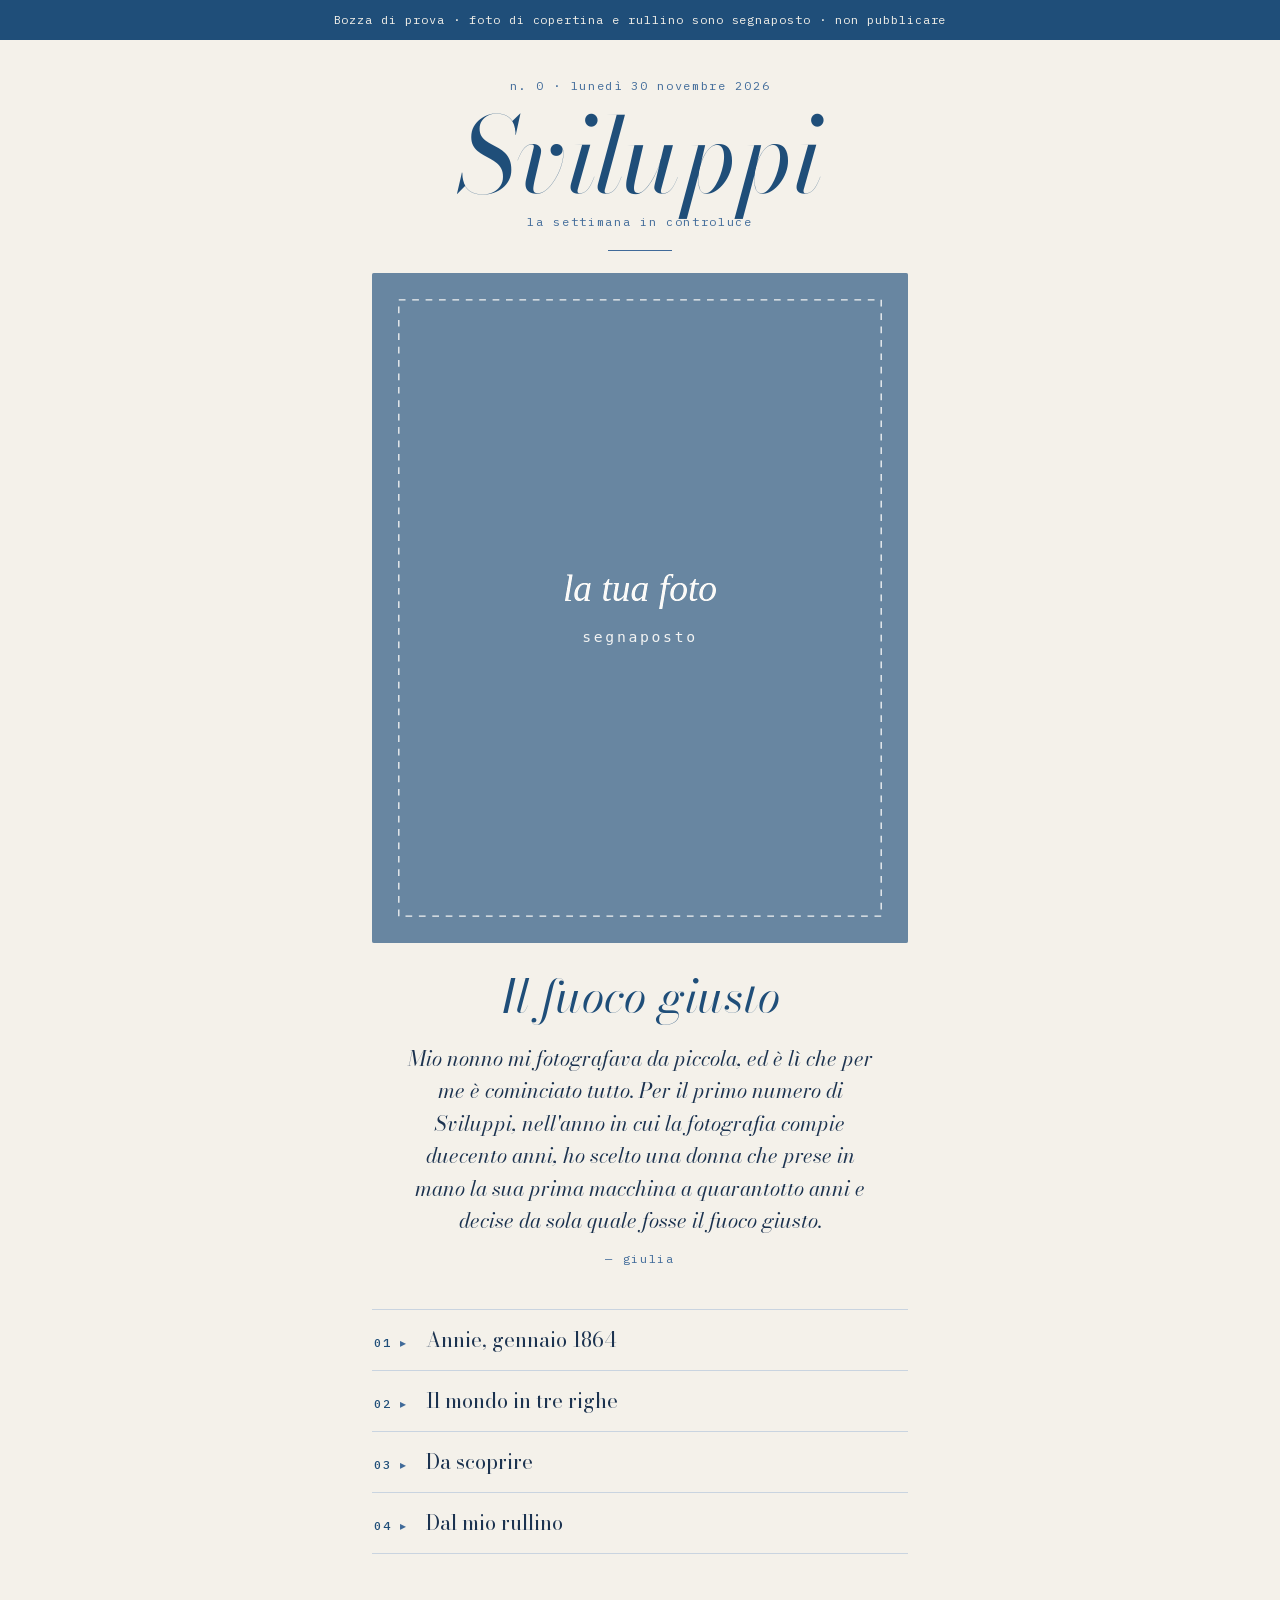
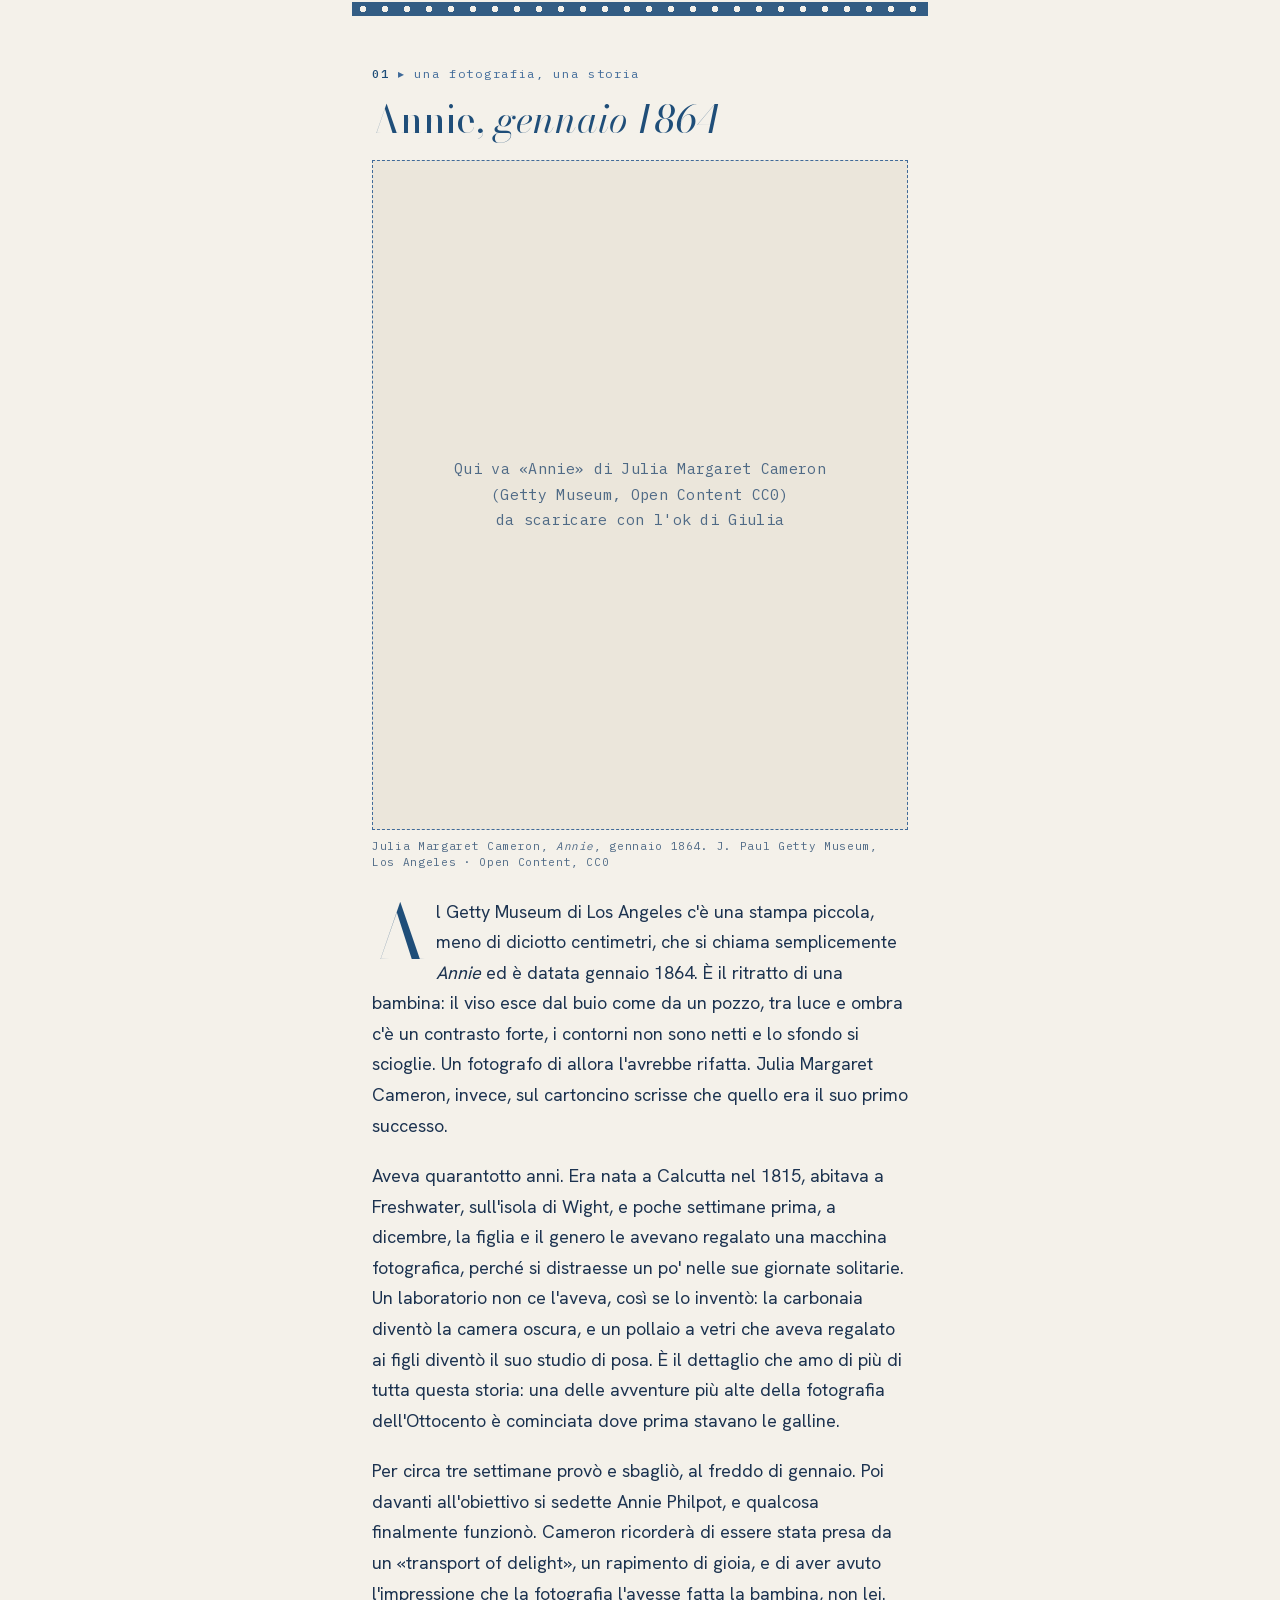
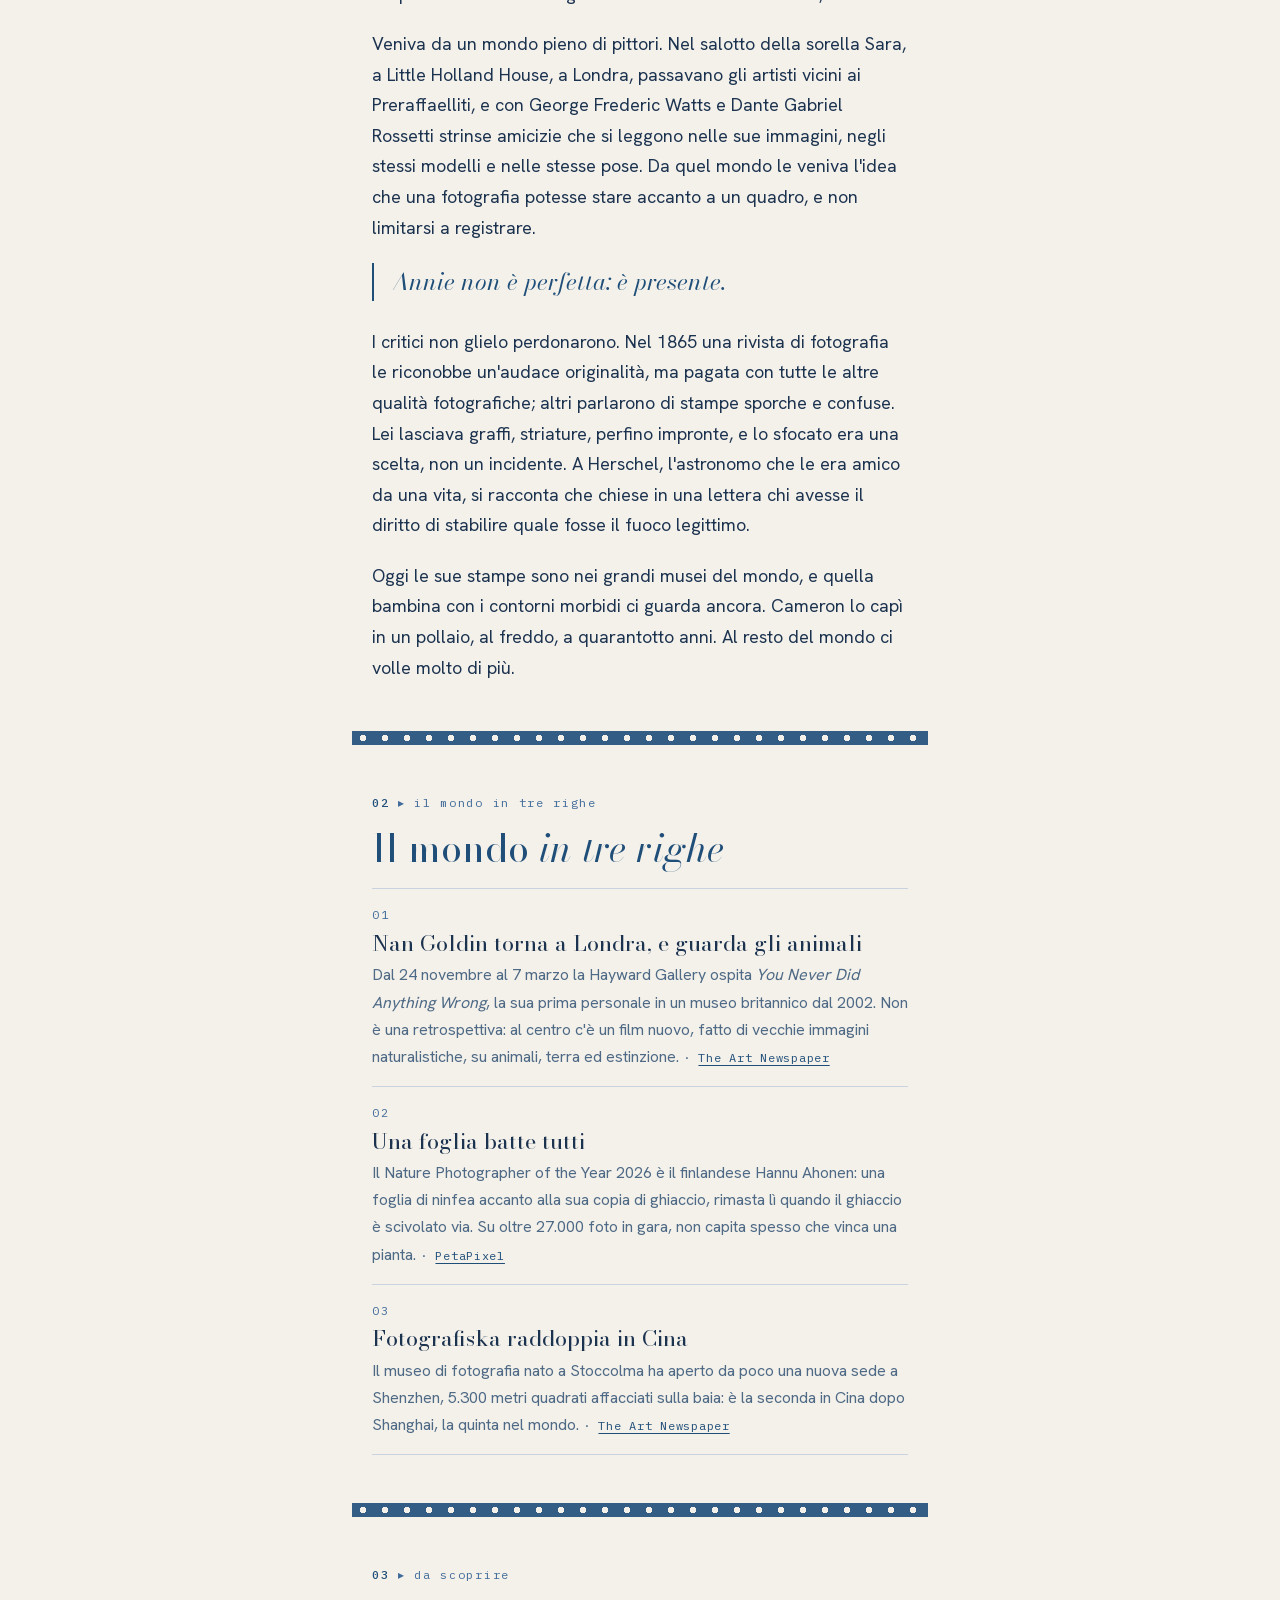
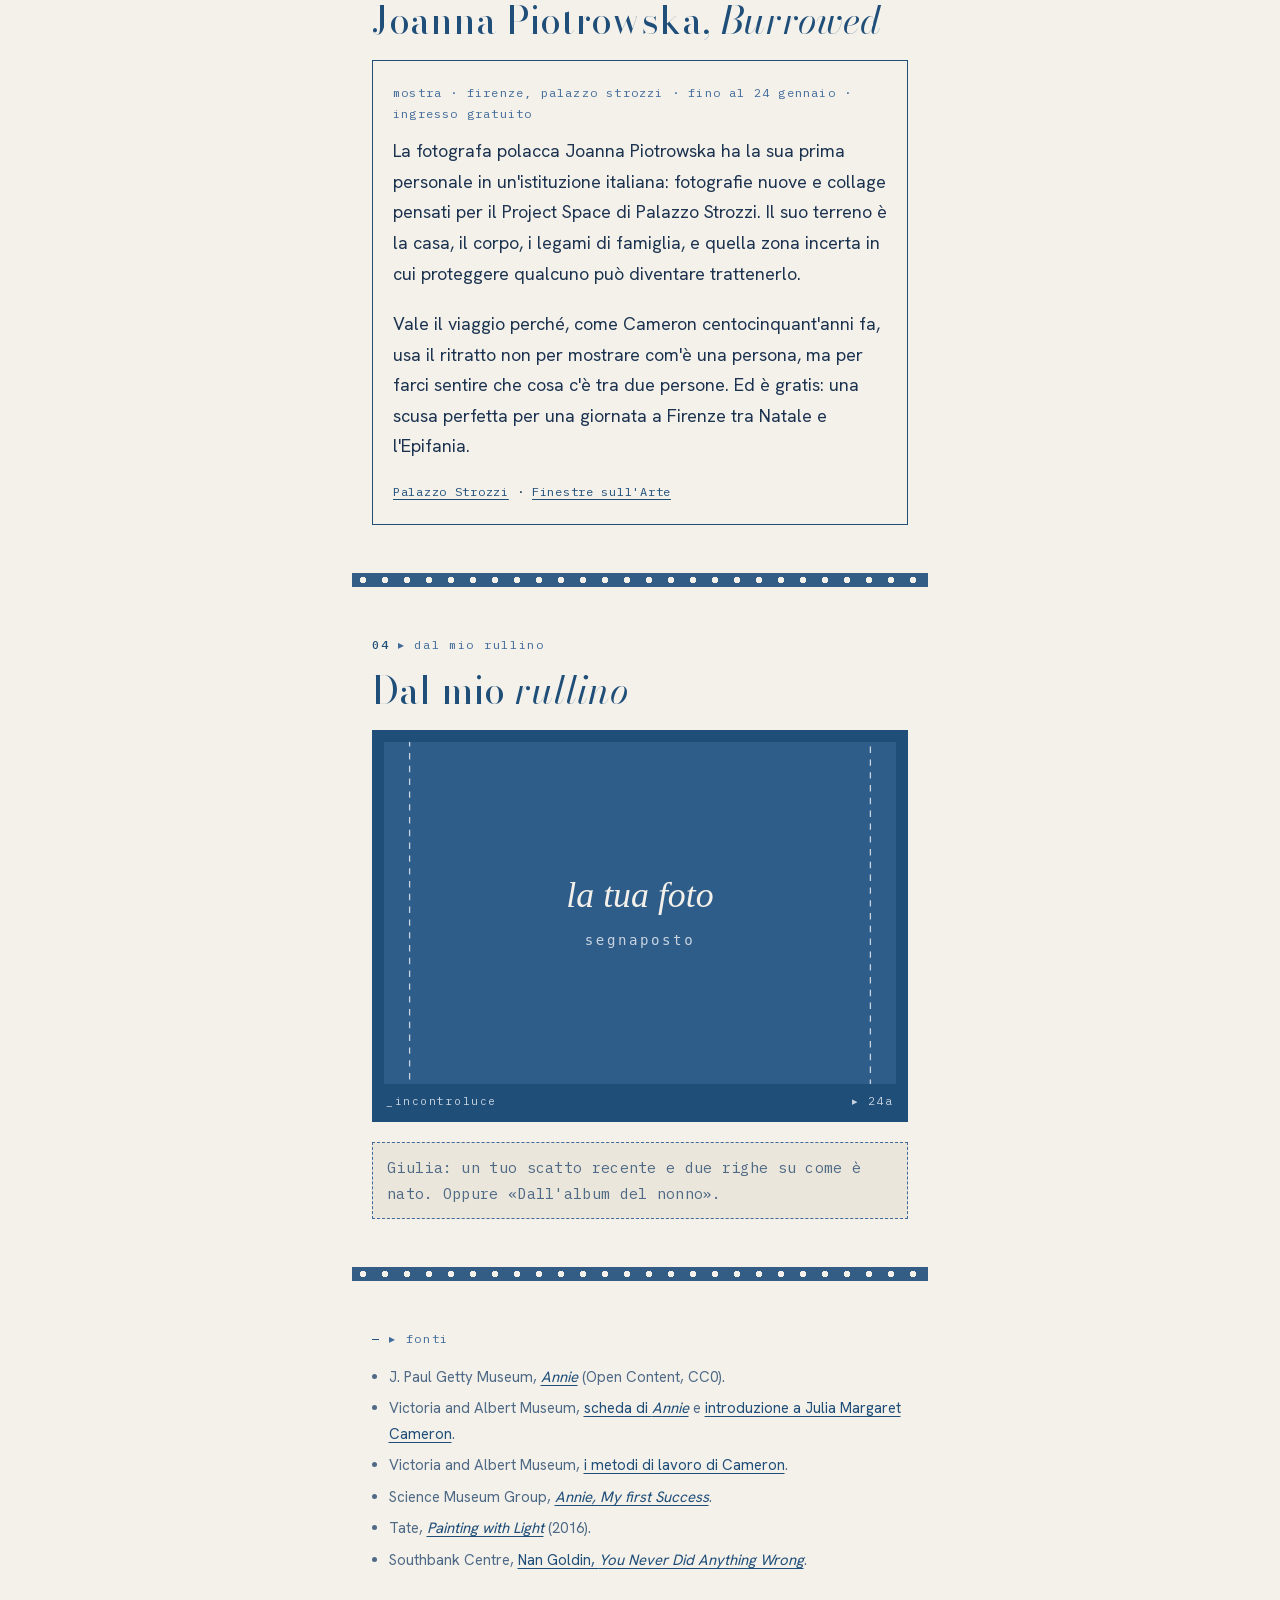
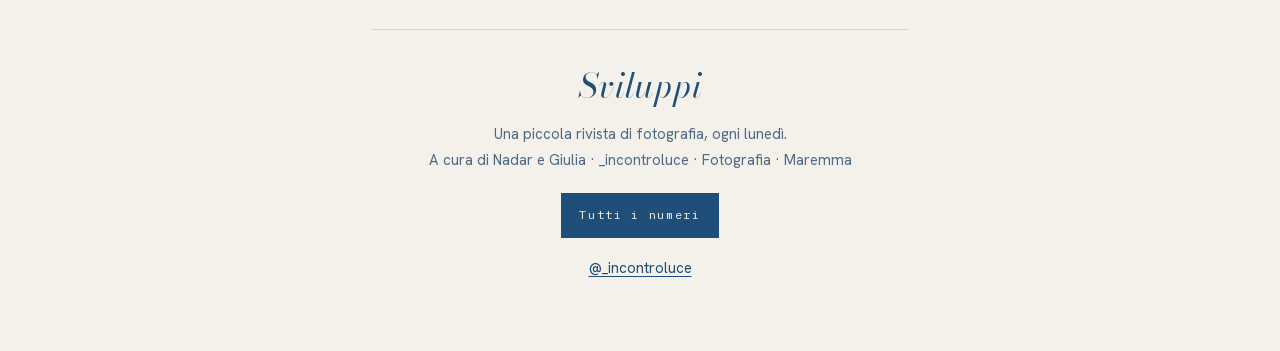
==== numeri/000-il-fuoco-giusto.html @ 7ab8d408 "Sviluppi: pagina fissa e bozza del numero zero Co-Authored-By: Claude Opus 5.5 <noreply@anthropic.co" ====
<!doctype html>
<html lang="it">
<head>
<meta charset="utf-8">
<meta name="viewport" content="width=device-width,initial-scale=1,viewport-fit=cover">
<title>Sviluppi · n. 0 · Il fuoco giusto</title>
<meta name="description" content="Sviluppi, la settimana in controluce. Numero zero: Julia Margaret Cameron e il suo primo successo.">
<meta property="og:title" content="Sviluppi · n. 0 · Il fuoco giusto">
<meta property="og:description" content="La settimana in controluce. Una piccola rivista di fotografia di _incontroluce.">
<meta property="og:type" content="article">
<meta name="theme-color" content="#1f4e79">
<meta name="robots" content="noindex">
<link rel="stylesheet" href="../stile.css">
</head>
<body>
<div class="bozza">Bozza di prova · foto di copertina e rullino sono segnaposto · non pubblicare</div>

<main class="pagina">

  <header class="testata">
    <div class="mono">n. 0 · lunedì 30 novembre 2026</div>
    <h1 class="nome"><a href="../index.html">Sviluppi</a></h1>
    <div class="mono">la settimana in controluce</div>
    <div class="filo"></div>
  </header>

  <figure class="ciano copertina" style="margin-top:0">
    <img src="../img/segnaposto.svg" alt="Foto di copertina di prova, virata in blu come una cianotipia">
  </figure>

  <p class="titolo-numero">Il fuoco giusto</p>
  <p class="apertura">Mio nonno mi fotografava da piccola, ed è lì che per me è cominciato tutto. Per il primo numero di Sviluppi, nell'anno in cui la fotografia compie duecento anni, ho scelto una donna che prese in mano la sua prima macchina a quarantotto anni e decise da sola quale fosse il fuoco giusto.</p>
  <div class="firma">— giulia</div>

  <ol class="sommario" aria-label="In questo numero">
    <li><a href="#storia"><span class="tacca"><b>01</b> ▸</span><span>Annie, gennaio 1864</span></a></li>
    <li><a href="#mondo"><span class="tacca"><b>02</b> ▸</span><span>Il mondo in tre righe</span></a></li>
    <li><a href="#scoprire"><span class="tacca"><b>03</b> ▸</span><span>Da scoprire</span></a></li>
    <li><a href="#rullino"><span class="tacca"><b>04</b> ▸</span><span>Dal mio rullino</span></a></li>
  </ol>

  <div class="pellicola" aria-hidden="true"></div>

  <section class="rubrica" id="storia">
    <p class="tacca"><b>01</b> ▸ una fotografia, una storia</p>
    <h2>Annie, <em>gennaio 1864</em></h2>

    <figure class="opera">
      <div class="segnaposto" style="aspect-ratio:4/5;display:flex;align-items:center;justify-content:center;text-align:center">Qui va «Annie» di Julia Margaret Cameron<br>(Getty Museum, Open Content CC0)<br>da scaricare con l'ok di Giulia</div>
      <figcaption class="didascalia">Julia Margaret Cameron, <em>Annie</em>, gennaio 1864. J. Paul Getty Museum, Los Angeles · Open Content, CC0</figcaption>
    </figure>

    <p class="capolettera">Al Getty Museum di Los Angeles c'è una stampa piccola, meno di diciotto centimetri, che si chiama semplicemente <em>Annie</em> ed è datata gennaio 1864. È il ritratto di una bambina: il viso esce dal buio come da un pozzo, tra luce e ombra c'è un contrasto forte, i contorni non sono netti e lo sfondo si scioglie. Un fotografo di allora l'avrebbe rifatta. Julia Margaret Cameron, invece, sul cartoncino scrisse che quello era il suo primo successo.</p>
    <p>Aveva quarantotto anni. Era nata a Calcutta nel 1815, abitava a Freshwater, sull'isola di Wight, e poche settimane prima, a dicembre, la figlia e il genero le avevano regalato una macchina fotografica, perché si distraesse un po' nelle sue giornate solitarie. Un laboratorio non ce l'aveva, così se lo inventò: la carbonaia diventò la camera oscura, e un pollaio a vetri che aveva regalato ai figli diventò il suo studio di posa. È il dettaglio che amo di più di tutta questa storia: una delle avventure più alte della fotografia dell'Ottocento è cominciata dove prima stavano le galline.</p>
    <p>Per circa tre settimane provò e sbagliò, al freddo di gennaio. Poi davanti all'obiettivo si sedette Annie Philpot, e qualcosa finalmente funzionò. Cameron ricorderà di essere stata presa da un «transport of delight», un rapimento di gioia, e di aver avuto l'impressione che la fotografia l'avesse fatta la bambina, non lei.</p>
    <p>Veniva da un mondo pieno di pittori. Nel salotto della sorella Sara, a Little Holland House, a Londra, passavano gli artisti vicini ai Preraffaelliti, e con George Frederic Watts e Dante Gabriel Rossetti strinse amicizie che si leggono nelle sue immagini, negli stessi modelli e nelle stesse pose. Da quel mondo le veniva l'idea che una fotografia potesse stare accanto a un quadro, e non limitarsi a registrare.</p>
    <p class="citazione">Annie non è perfetta: è presente.</p>
    <p>I critici non glielo perdonarono. Nel 1865 una rivista di fotografia le riconobbe un'audace originalità, ma pagata con tutte le altre qualità fotografiche; altri parlarono di stampe sporche e confuse. Lei lasciava graffi, striature, perfino impronte, e lo sfocato era una scelta, non un incidente. A Herschel, l'astronomo che le era amico da una vita, si racconta che chiese in una lettera chi avesse il diritto di stabilire quale fosse il fuoco legittimo.</p>
    <p>Oggi le sue stampe sono nei grandi musei del mondo, e quella bambina con i contorni morbidi ci guarda ancora. Cameron lo capì in un pollaio, al freddo, a quarantotto anni. Al resto del mondo ci volle molto di più.</p>
  </section>

  <div class="pellicola" aria-hidden="true"></div>

  <section class="rubrica" id="mondo">
    <p class="tacca"><b>02</b> ▸ il mondo in tre righe</p>
    <h2>Il mondo <em>in tre righe</em></h2>
    <ol class="tre">
      <li><h3>Nan Goldin torna a Londra, e guarda gli animali</h3><p>Dal 24 novembre al 7 marzo la Hayward Gallery ospita <em>You Never Did Anything Wrong</em>, la sua prima personale in un museo britannico dal 2002. Non è una retrospettiva: al centro c'è un film nuovo, fatto di vecchie immagini naturalistiche, su animali, terra ed estinzione. <span class="fonte">· <a href="https://www.theartnewspaper.com/2026/11/17/nan-goldin-to-debut-new-film-exploring-nature-and-extinction-in-first-uk-solo-museum-show-in-over-two-decades">The Art Newspaper</a></span></p></li>
      <li><h3>Una foglia batte tutti</h3><p>Il Nature Photographer of the Year 2026 è il finlandese Hannu Ahonen: una foglia di ninfea accanto alla sua copia di ghiaccio, rimasta lì quando il ghiaccio è scivolato via. Su oltre 27.000 foto in gara, non capita spesso che vinca una pianta. <span class="fonte">· <a href="https://petapixel.com/2026/11/16/all-the-award-winning-photos-from-nature-photographer-of-the-year-2026/">PetaPixel</a></span></p></li>
      <li><h3>Fotografiska raddoppia in Cina</h3><p>Il museo di fotografia nato a Stoccolma ha aperto da poco una nuova sede a Shenzhen, 5.300 metri quadrati affacciati sulla baia: è la seconda in Cina dopo Shanghai, la quinta nel mondo. <span class="fonte">· <a href="https://www.theartnewspaper.com/2026/11/23/international-photography-museum-fotografiska-opens-in-shenzhen">The Art Newspaper</a></span></p></li>
    </ol>
  </section>

  <div class="pellicola" aria-hidden="true"></div>

  <section class="rubrica" id="scoprire">
    <p class="tacca"><b>03</b> ▸ da scoprire</p>
    <h2>Joanna Piotrowska, <em>Burrowed</em></h2>
    <div class="scoperta">
      <p class="dove">mostra · firenze, palazzo strozzi · fino al 24 gennaio · ingresso gratuito</p>
      <p>La fotografa polacca Joanna Piotrowska ha la sua prima personale in un'istituzione italiana: fotografie nuove e collage pensati per il Project Space di Palazzo Strozzi. Il suo terreno è la casa, il corpo, i legami di famiglia, e quella zona incerta in cui proteggere qualcuno può diventare trattenerlo.</p>
      <p>Vale il viaggio perché, come Cameron centocinquant'anni fa, usa il ritratto non per mostrare com'è una persona, ma per farci sentire che cosa c'è tra due persone. Ed è gratis: una scusa perfetta per una giornata a Firenze tra Natale e l'Epifania.</p>
      <p class="fonte" style="margin:0"><a href="https://www.palazzostrozzi.org/mostra/joanna-piotrowska/">Palazzo Strozzi</a> · <a href="https://www.finestresullarte.info/mostre/project-space-palazzo-strozzi-burrowed-joanna-piotrowska">Finestre sull'Arte</a></p>
    </div>
  </section>

  <div class="pellicola" aria-hidden="true"></div>

  <section class="rubrica" id="rullino">
    <p class="tacca"><b>04</b> ▸ dal mio rullino</p>
    <h2>Dal mio <em>rullino</em></h2>
    <figure class="rullino" style="margin:0 0 20px">
      <img src="../img/segnaposto.svg" alt="Foto di prova dal rullino di Giulia">
      <div class="bordo" aria-hidden="true"><span>_incontroluce</span><span>▸ 24a</span></div>
    </figure>
    <div class="segnaposto">Giulia: un tuo scatto recente e due righe su come è nato. Oppure «Dall'album del nonno».</div>
  </section>

  <div class="pellicola" aria-hidden="true"></div>

  <section class="rubrica" id="fonti">
    <p class="tacca"><b>—</b> ▸ fonti</p>
    <ul class="fonti">
      <li>J. Paul Getty Museum, <a href="https://www.getty.edu/art/collection/object/104G0D"><em>Annie</em></a> (Open Content, CC0).</li>
      <li>Victoria and Albert Museum, <a href="https://collections.vam.ac.uk/item/O1427635/annie-photograph-cameron-julia-margaret">scheda di <em>Annie</em></a> e <a href="https://www.vam.ac.uk/articles/julia-margaret-cameron-introduction">introduzione a Julia Margaret Cameron</a>.</li>
      <li>Victoria and Albert Museum, <a href="https://www.vam.ac.uk/articles/julia-margaret-camerons-working-methods">i metodi di lavoro di Cameron</a>.</li>
      <li>Science Museum Group, <a href="https://collection.sciencemuseumgroup.org.uk/objects/co8537749/annie-my-first-success-1864"><em>Annie, My first Success</em></a>.</li>
      <li>Tate, <a href="https://www.tate.org.uk/press/press-releases/painting-light-art-and-photography-pre-raphaelites-modern-age"><em>Painting with Light</em></a> (2016).</li>
      <li>Southbank Centre, <a href="https://www.southbankcentre.co.uk/whats-on/nan-goldin-you-never-did-anything-wrong/">Nan Goldin, <em>You Never Did Anything Wrong</em></a>.</li>
    </ul>
  </section>

  <footer class="piede">
    <p class="nome">Sviluppi</p>
    <p>Una piccola rivista di fotografia, ogni lunedì.<br>A cura di Nadar e Giulia · _incontroluce · Fotografia · Maremma</p>
    <a class="pulsante" href="../index.html">Tutti i numeri</a>
    <p style="margin-top:18px"><a href="https://www.instagram.com/_incontroluce/">@_incontroluce</a></p>
  </footer>

</main>
</body>
</html>
---- stile.css ----
/* Sviluppi — direzione C «Cianotipia»: blu di Prussia su carta chiara, una colonna, pensata per il telefono. */
/* Caratteri salvati dentro il sito (licenza SIL Open Font License): nessuna richiesta a server esterni. */
@font-face{font-family:"Bodoni Moda";font-style:normal;font-weight:400;font-display:swap;src:url(caratteri/bodoni-moda.woff2) format("woff2")}
@font-face{font-family:"Bodoni Moda";font-style:italic;font-weight:400;font-display:swap;src:url(caratteri/bodoni-moda-corsivo.woff2) format("woff2")}
@font-face{font-family:"Hanken Grotesk";font-style:normal;font-weight:400 500;font-display:swap;src:url(caratteri/hanken-grotesk.woff2) format("woff2")}
@font-face{font-family:"IBM Plex Mono";font-style:normal;font-weight:400;font-display:swap;src:url(caratteri/ibm-plex-mono-400.woff2) format("woff2")}
@font-face{font-family:"IBM Plex Mono";font-style:normal;font-weight:500;font-display:swap;src:url(caratteri/ibm-plex-mono-500.woff2) format("woff2")}
:root{
  --carta:#f4f1ea; --carta-2:#ebe6db;
  --blu:#1f4e79; --blu-2:#2f5d8a; --blu-3:#3f6a99; --blu-chiaro:#c9d4e0;
  --inchiostro:#1c3350; --tenue:#4f6a86;
  --display:"Bodoni Moda","Didot","Bodoni 72",Georgia,serif;
  --testo:"Hanken Grotesk",system-ui,-apple-system,"Segoe UI",sans-serif;
  --mono:"IBM Plex Mono",ui-monospace,Menlo,monospace;
  color-scheme:light;
}
*{box-sizing:border-box}
html{-webkit-text-size-adjust:100%}
body{margin:0;background:var(--carta);color:var(--inchiostro);font-family:var(--testo);font-size:18px;line-height:1.7}
img{max-width:100%;display:block}
a{color:var(--blu);text-decoration-thickness:1px;text-underline-offset:3px}
a:focus-visible{outline:2px solid var(--blu);outline-offset:3px}
.pagina{max-width:36rem;margin:0 auto;padding:0 20px 64px}

/* tacche della pellicola */
.mono{font-family:var(--mono);font-size:12px;letter-spacing:.14em;color:var(--blu-3);text-transform:lowercase}
.tacca{font-family:var(--mono);font-size:12px;letter-spacing:.14em;color:var(--blu-3);margin:0 0 10px}
.tacca b{font-weight:500;color:var(--blu)}
.pellicola{height:14px;margin:48px -20px;background:
  radial-gradient(circle at 50% 50%,var(--carta) 0 3px,transparent 3.5px) 0 0/22px 14px,
  var(--blu);opacity:.9}

/* avviso bozza */
.bozza{background:var(--blu);color:var(--carta);font-family:var(--mono);font-size:12px;letter-spacing:.08em;text-align:center;padding:10px 16px}

/* testata */
.testata{text-align:center;padding:36px 0 22px}
.testata .nome{font-family:var(--display);font-style:italic;font-weight:400;font-size:clamp(64px,19vw,104px);line-height:.95;color:var(--blu);margin:10px 0 6px;letter-spacing:-.01em}
.testata .nome a{color:inherit;text-decoration:none}
.filo{height:1px;background:var(--blu-3);margin:18px auto 0;width:64px}

/* foto in cianotipia: le ombre diventano blu di Prussia, le luci restano carta */
.ciano{position:relative;background:var(--blu);overflow:hidden}
.ciano img{width:100%;height:100%;object-fit:cover;filter:grayscale(1) contrast(1.2) brightness(1.08);mix-blend-mode:screen}
.ciano::after{content:"";position:absolute;inset:0;background:var(--carta);mix-blend-mode:multiply;opacity:.35;pointer-events:none}
.copertina{aspect-ratio:4/5;margin:0 -20px}
@media (min-width:600px){.copertina{margin:0;border-radius:2px}}

.titolo-numero{font-family:var(--display);font-style:italic;font-weight:400;font-size:clamp(34px,9vw,46px);line-height:1.1;color:var(--blu);text-align:center;margin:28px 0 0}
.apertura{font-family:var(--display);font-style:italic;font-size:21px;line-height:1.55;color:var(--inchiostro);text-align:center;margin:20px auto 0;max-width:30rem}
.firma{font-family:var(--mono);font-size:12px;letter-spacing:.14em;color:var(--blu-3);text-align:center;margin-top:12px}

/* sommario */
.sommario{list-style:none;padding:0;margin:40px 0 0;border-top:1px solid var(--blu-chiaro)}
.sommario li{border-bottom:1px solid var(--blu-chiaro)}
.sommario a{display:flex;gap:14px;align-items:baseline;padding:13px 2px;text-decoration:none;color:var(--inchiostro)}
.sommario .tacca{margin:0;min-width:3.2em}
.sommario span:last-child{font-family:var(--display);font-size:20px}

/* rubriche */
.rubrica h2{font-family:var(--display);font-weight:400;font-size:clamp(30px,8vw,38px);line-height:1.15;color:var(--blu);margin:0 0 18px}
.rubrica h2 em{font-style:italic}
.rubrica p{margin:0 0 1.1em}
.capolettera::first-letter{font-family:var(--display);float:left;font-size:4.1em;line-height:.82;padding:6px 10px 0 0;color:var(--blu)}
.citazione{font-family:var(--display);font-style:italic;font-size:24px;line-height:1.4;color:var(--blu);border-left:2px solid var(--blu);padding:2px 0 2px 18px;margin:28px 0}

.tre{list-style:none;padding:0;margin:0;counter-reset:tre}
.tre li{counter-increment:tre;padding:16px 0;border-top:1px solid var(--blu-chiaro)}
.tre li:last-child{border-bottom:1px solid var(--blu-chiaro)}
.tre li::before{content:"0" counter(tre);font-family:var(--mono);font-size:12px;letter-spacing:.14em;color:var(--blu-3);display:block;margin-bottom:4px}
.tre h3{font-family:var(--display);font-weight:400;font-size:22px;line-height:1.25;margin:0 0 4px;color:var(--inchiostro)}
.tre p{margin:0;font-size:16px;color:var(--tenue)}
.fonte{font-family:var(--mono);font-size:12px;letter-spacing:.06em}

.opera{margin:0 0 26px}
.opera img{width:100%;height:auto;background:var(--carta-2)}
.didascalia{font-family:var(--mono);font-size:11px;letter-spacing:.06em;line-height:1.5;color:var(--tenue);margin-top:8px}

.scoperta{border:1px solid var(--blu);padding:22px 20px;background:var(--carta)}
.scoperta .dove{font-family:var(--mono);font-size:12px;letter-spacing:.1em;color:var(--blu-3);margin:0 0 12px}

.rullino{padding:12px;background:var(--blu)}
.rullino img{width:100%;aspect-ratio:3/2;object-fit:cover}
.rullino .bordo{display:flex;justify-content:space-between;font-family:var(--mono);font-size:11px;letter-spacing:.14em;color:var(--blu-chiaro);padding:8px 2px 0}

.fonti{font-size:15px;color:var(--tenue);padding-left:1.1em}
.fonti li{margin-bottom:6px}

.segnaposto{background:var(--carta-2);border:1px dashed var(--blu-3);color:var(--tenue);padding:12px 14px;font-size:15px;font-family:var(--mono);letter-spacing:.02em}

/* chiusura */
.piede{text-align:center;margin-top:56px;padding-top:28px;border-top:1px solid var(--blu-chiaro)}
.piede .nome{font-family:var(--display);font-style:italic;font-size:34px;color:var(--blu);margin:0}
.piede p{margin:6px 0;font-size:15px;color:var(--tenue)}
.pulsante{display:inline-block;margin-top:14px;font-family:var(--mono);font-size:12px;letter-spacing:.14em;color:var(--carta);background:var(--blu);padding:12px 18px;text-decoration:none}

/* archivio */
.ultimo{display:block;text-decoration:none;color:inherit}
.ultimo .ciano{aspect-ratio:4/5}
.ultimo .titolo-numero{margin-top:18px}
.archivio{list-style:none;padding:0;margin:0}
.archivio li{border-top:1px solid var(--blu-chiaro)}
.archivio li:last-child{border-bottom:1px solid var(--blu-chiaro)}
.archivio a{display:grid;grid-template-columns:4.2em minmax(0,1fr);gap:12px;align-items:baseline;padding:14px 2px;text-decoration:none;color:var(--inchiostro)}
.archivio .titolo{font-family:var(--display);font-style:italic;font-size:21px;line-height:1.25}
.archivio .data{display:block;font-family:var(--mono);font-size:11px;letter-spacing:.12em;color:var(--tenue);font-style:normal;margin-top:2px}

@media (prefers-reduced-motion:reduce){*{transition:none!important;animation:none!important}}
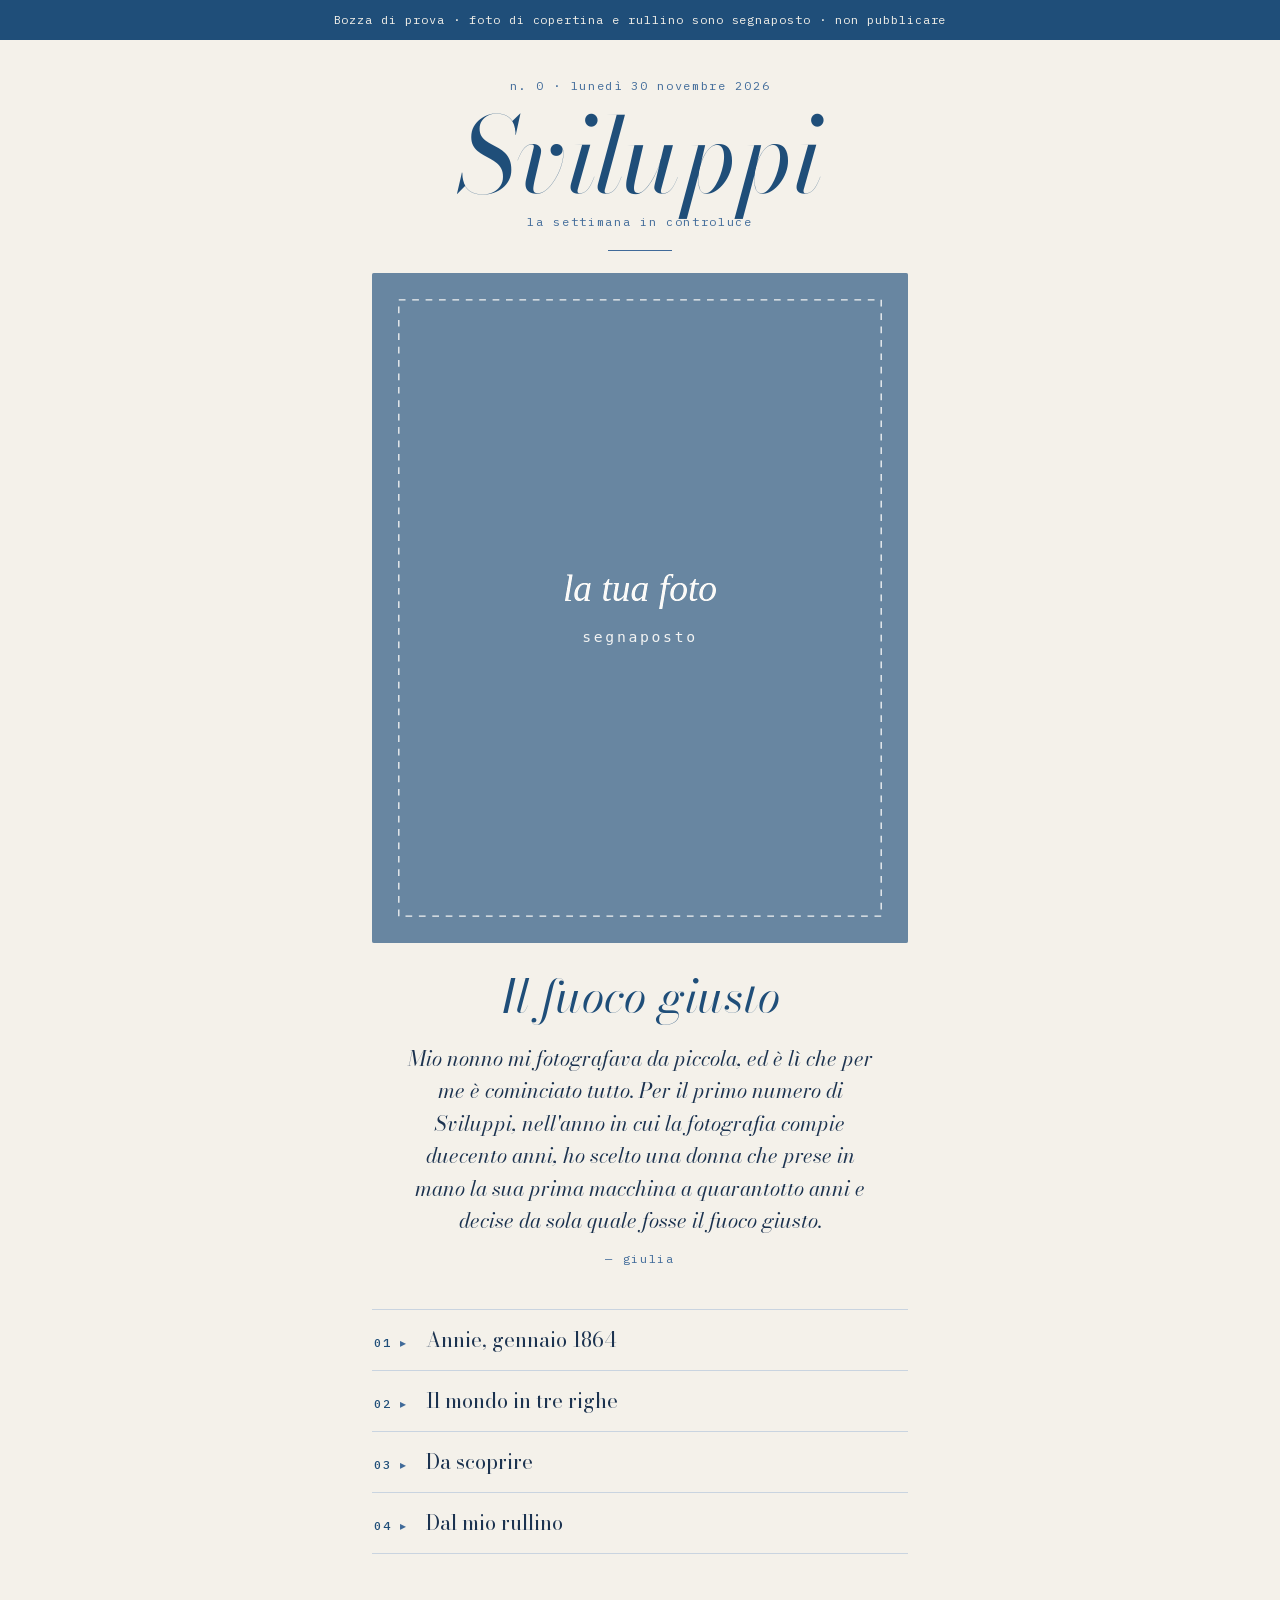
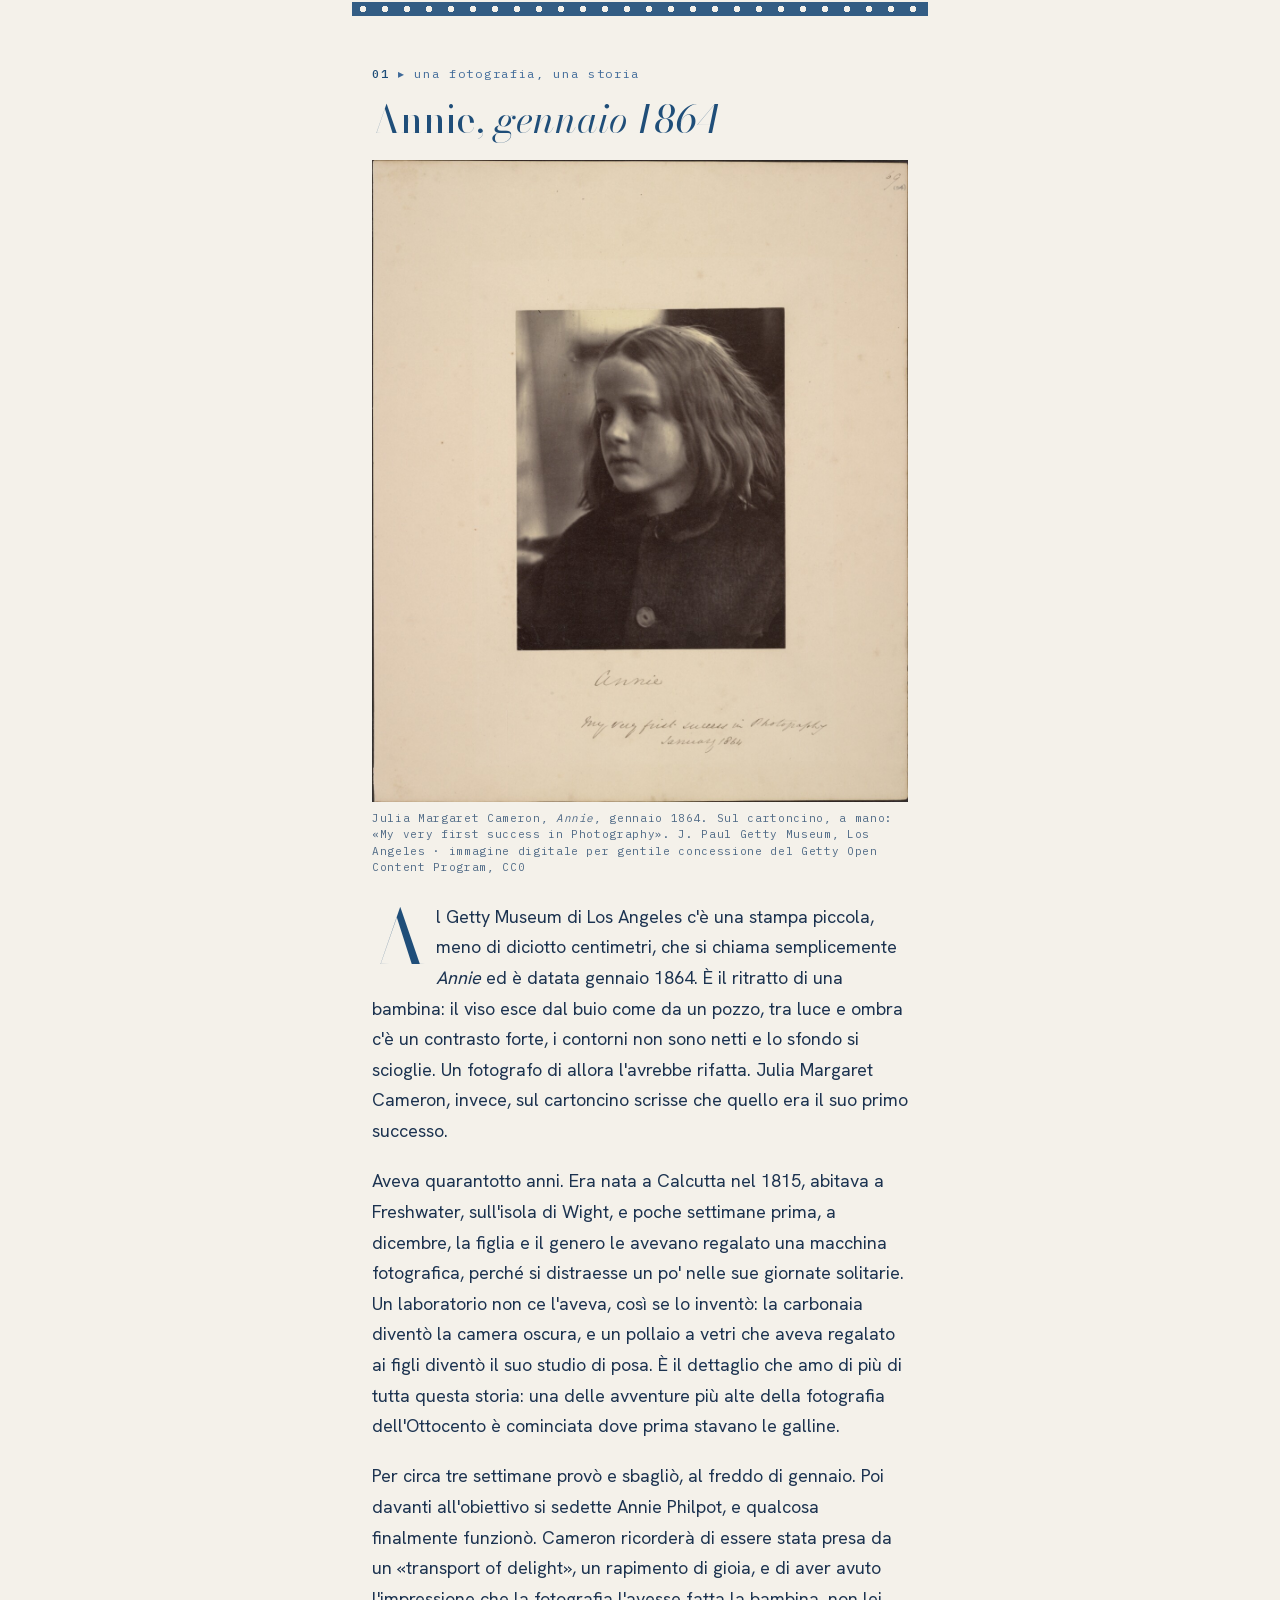
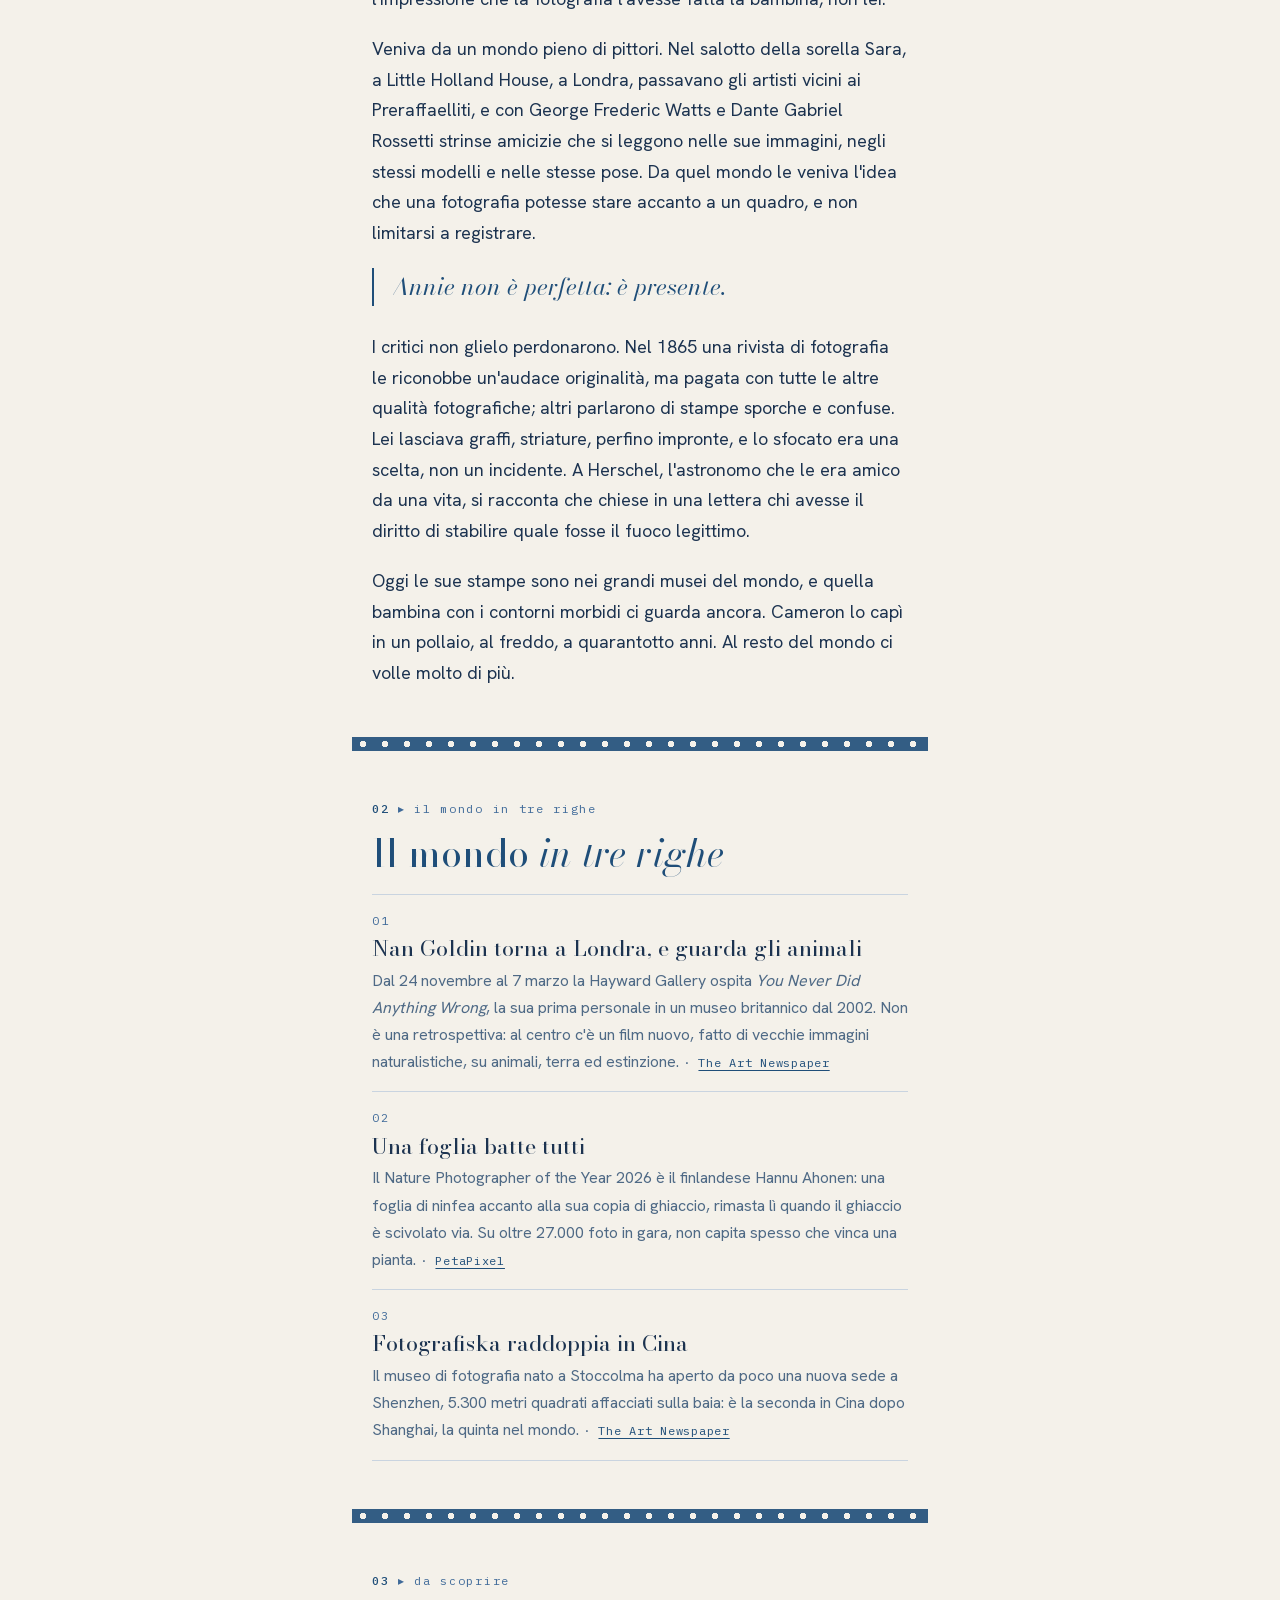
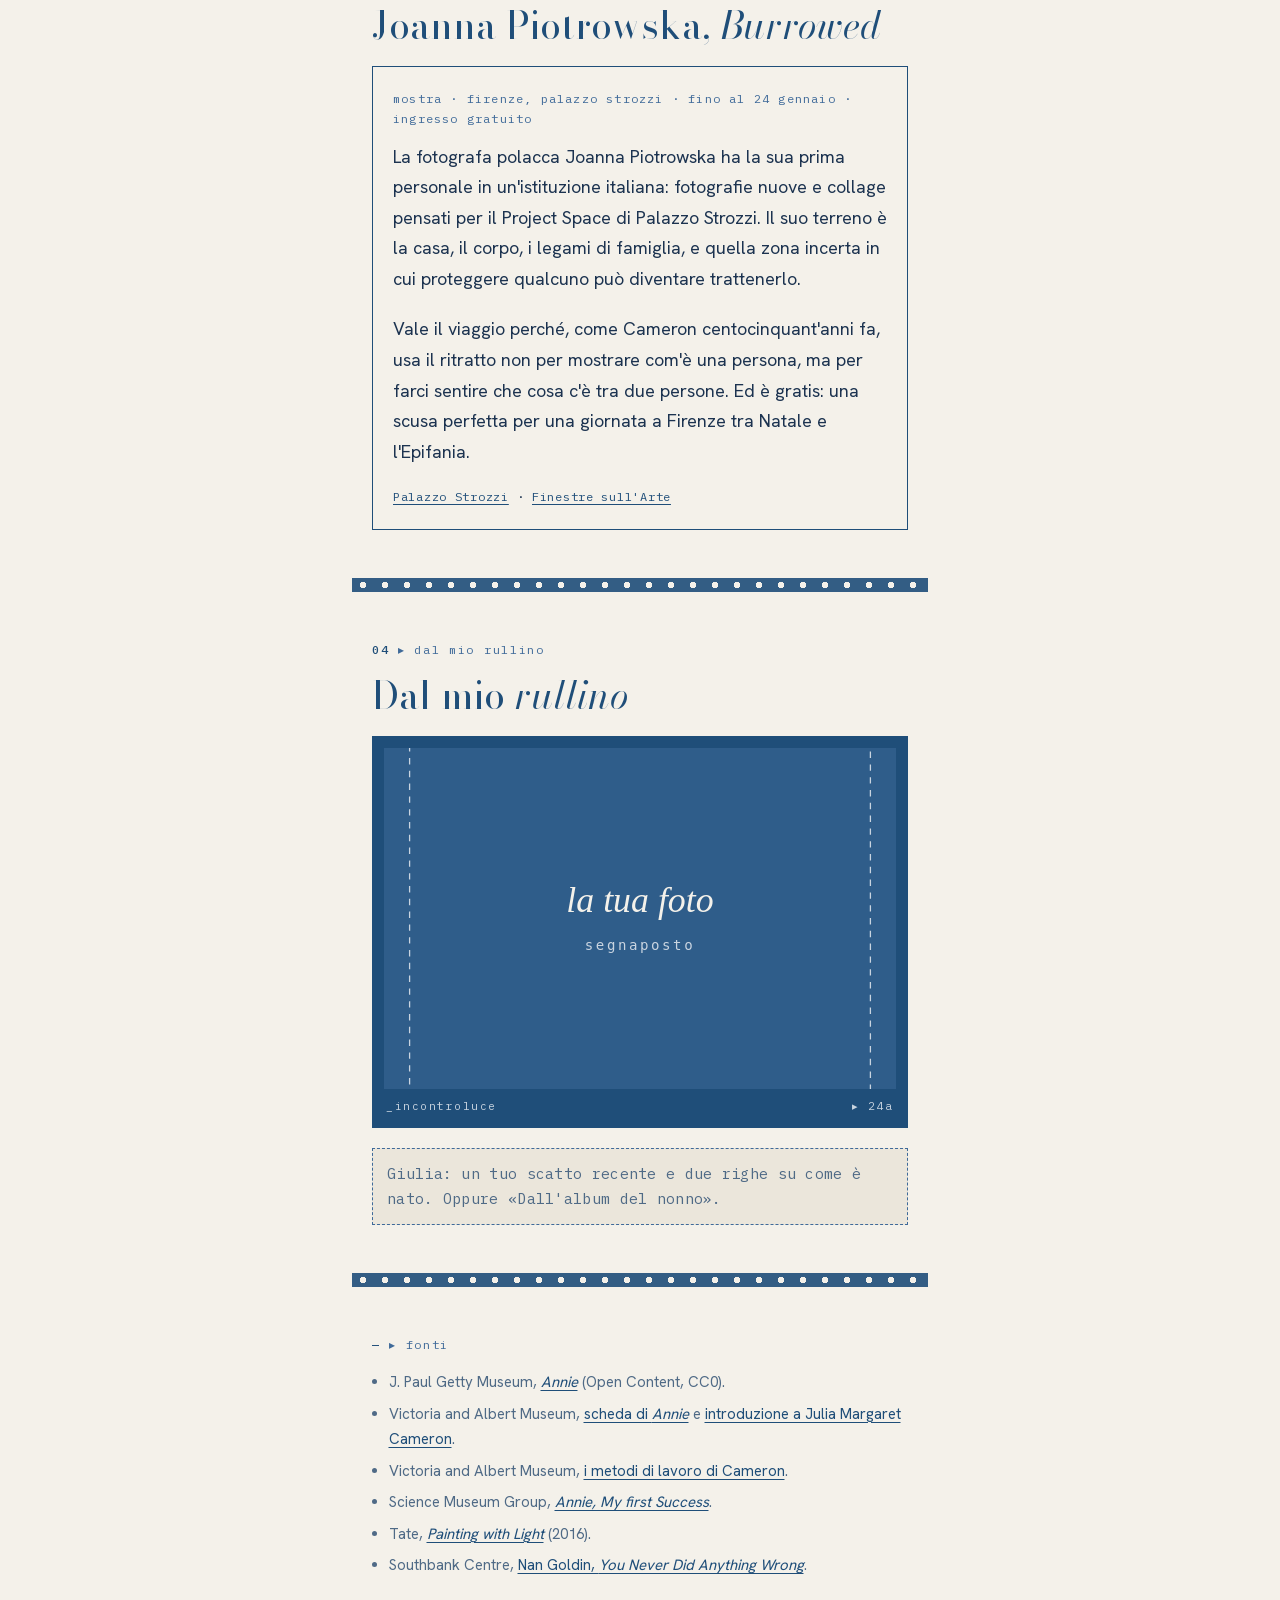
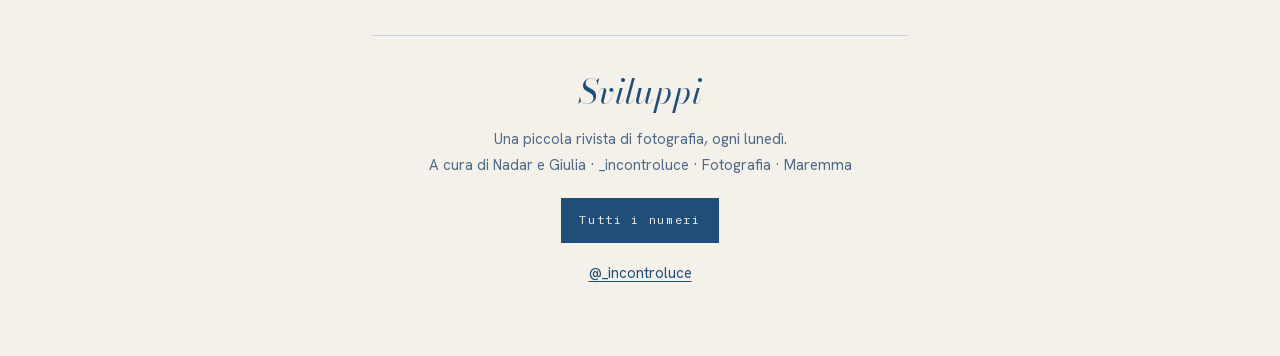
==== commit 91129b24: "Numero zero: aggiunge Annie (Getty Open Content, CC0) Co-Authored-By: Claude Opus 5.5 <noreply@anthr" ====
--- a/numeri/000-il-fuoco-giusto.html
+++ b/numeri/000-il-fuoco-giusto.html
@@ -46,8 +46,8 @@
     <h2>Annie, <em>gennaio 1864</em></h2>
 
     <figure class="opera">
-      <div class="segnaposto" style="aspect-ratio:4/5;display:flex;align-items:center;justify-content:center;text-align:center">Qui va «Annie» di Julia Margaret Cameron<br>(Getty Museum, Open Content CC0)<br>da scaricare con l'ok di Giulia</div>
-      <figcaption class="didascalia">Julia Margaret Cameron, <em>Annie</em>, gennaio 1864. J. Paul Getty Museum, Los Angeles · Open Content, CC0</figcaption>
+      <img src="../img/annie-cameron-1864.jpg" width="1200" height="1438" loading="lazy" alt="Julia Margaret Cameron, Annie, 1864: ritratto di una bambina dai capelli lunghi e spettinati, sul cartoncino originale con la scritta a mano «My very first success in Photography, January 1864»">
+      <figcaption class="didascalia">Julia Margaret Cameron, <em>Annie</em>, gennaio 1864. Sul cartoncino, a mano: «My very first success in Photography». J. Paul Getty Museum, Los Angeles · immagine digitale per gentile concessione del Getty Open Content Program, CC0</figcaption>
     </figure>
 
     <p class="capolettera">Al Getty Museum di Los Angeles c'è una stampa piccola, meno di diciotto centimetri, che si chiama semplicemente <em>Annie</em> ed è datata gennaio 1864. È il ritratto di una bambina: il viso esce dal buio come da un pozzo, tra luce e ombra c'è un contrasto forte, i contorni non sono netti e lo sfondo si scioglie. Un fotografo di allora l'avrebbe rifatta. Julia Margaret Cameron, invece, sul cartoncino scrisse che quello era il suo primo successo.</p>
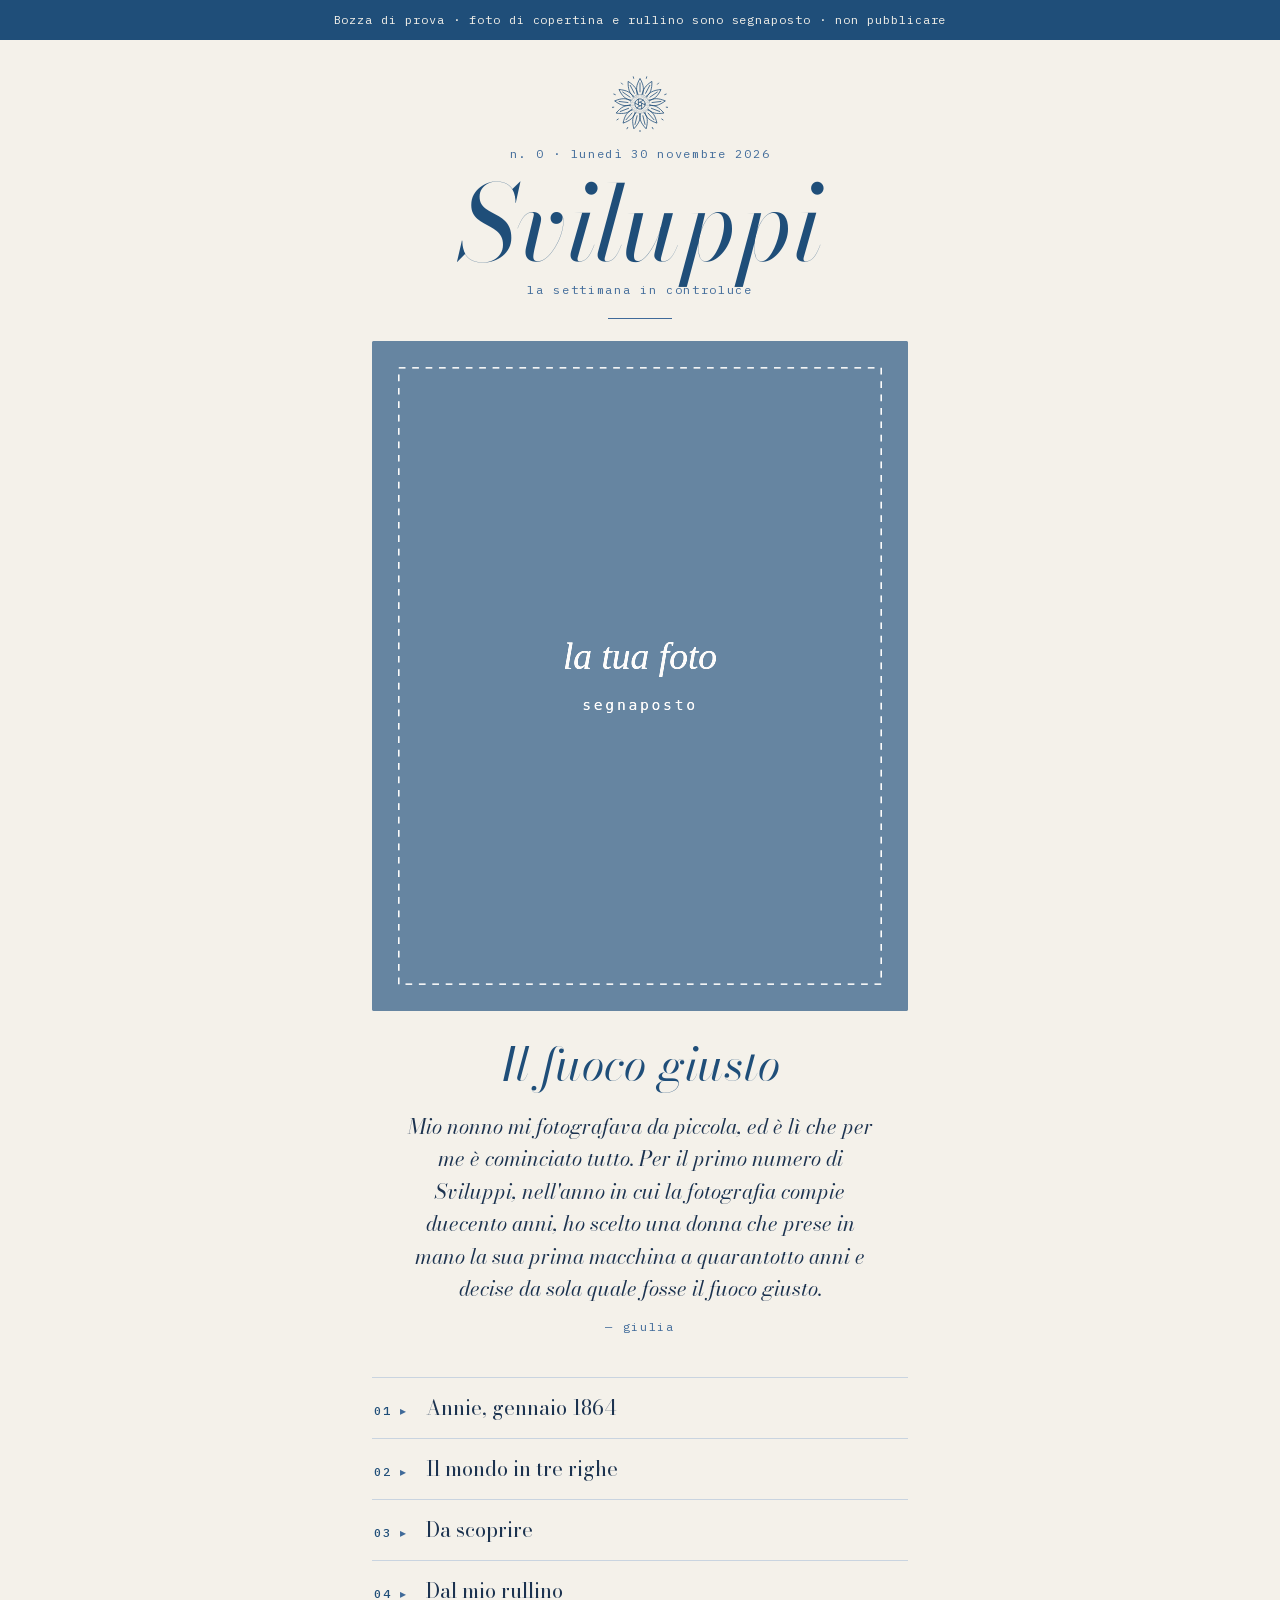
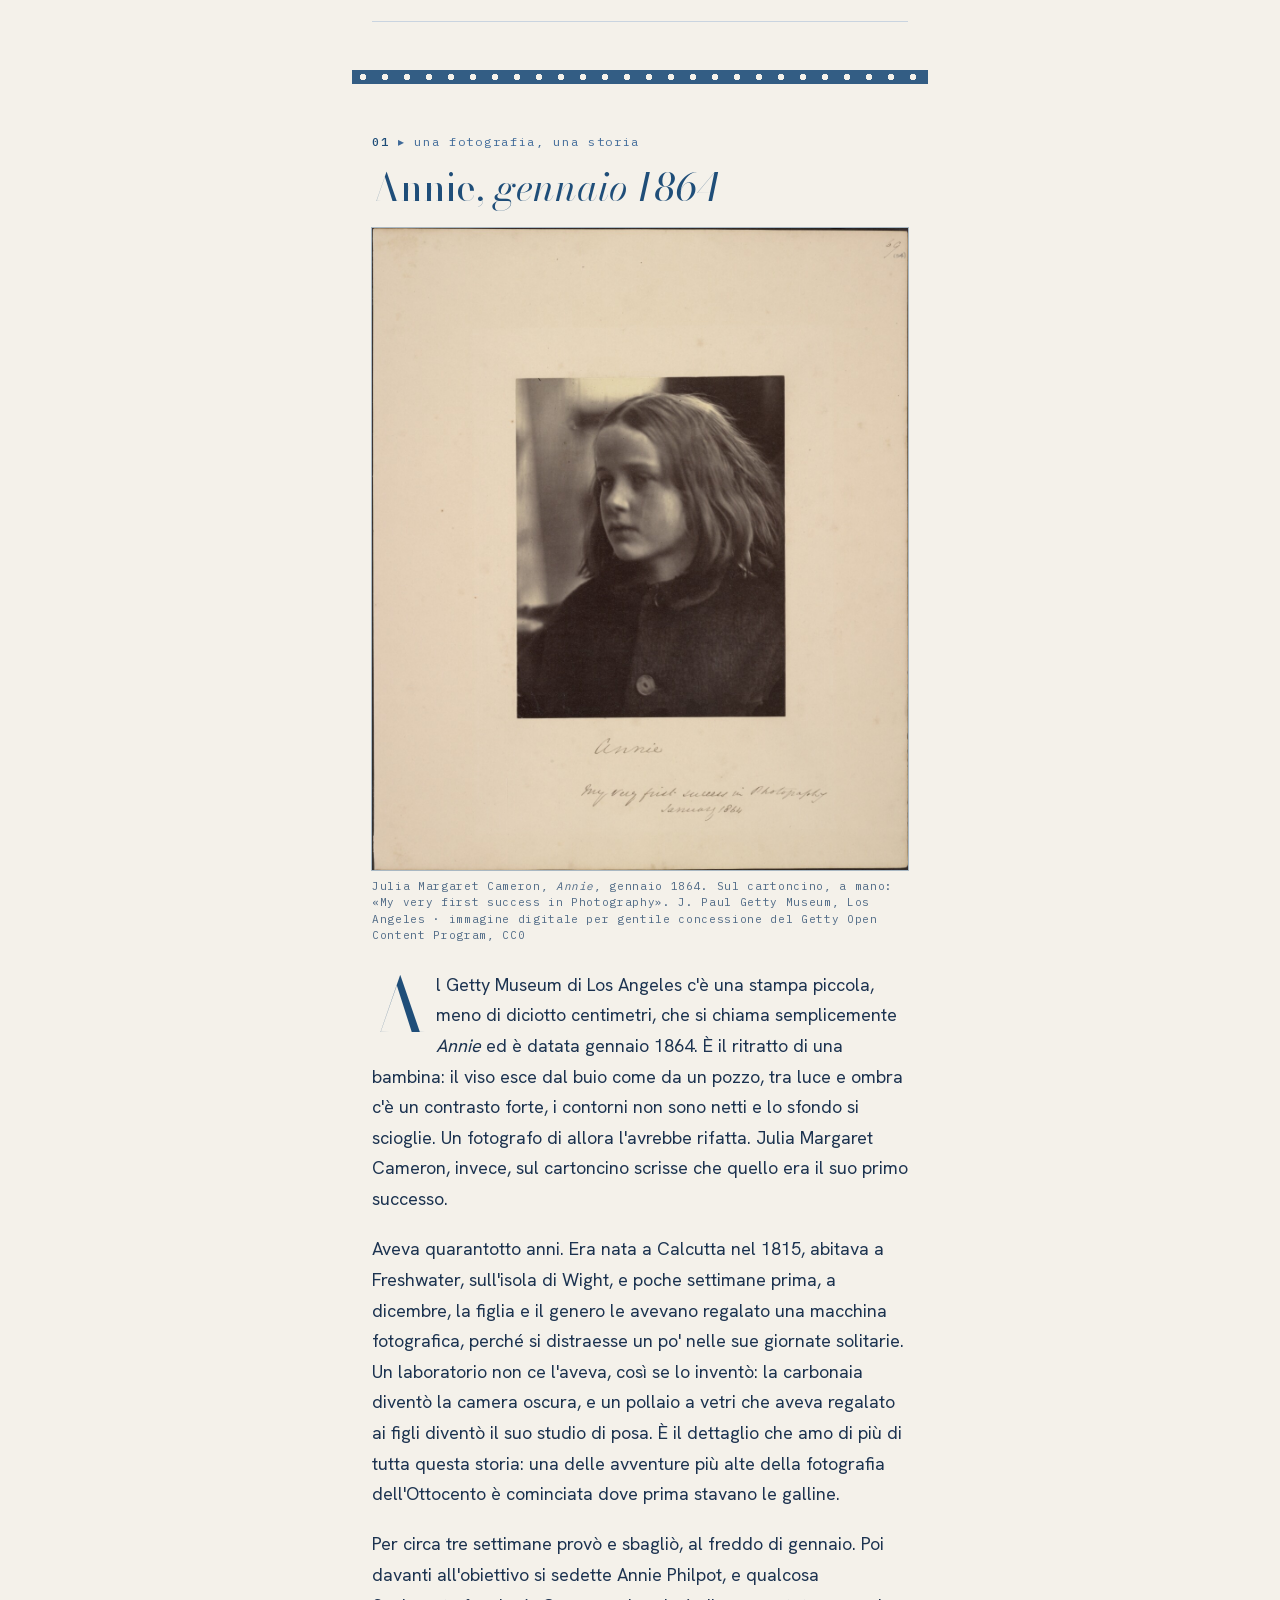
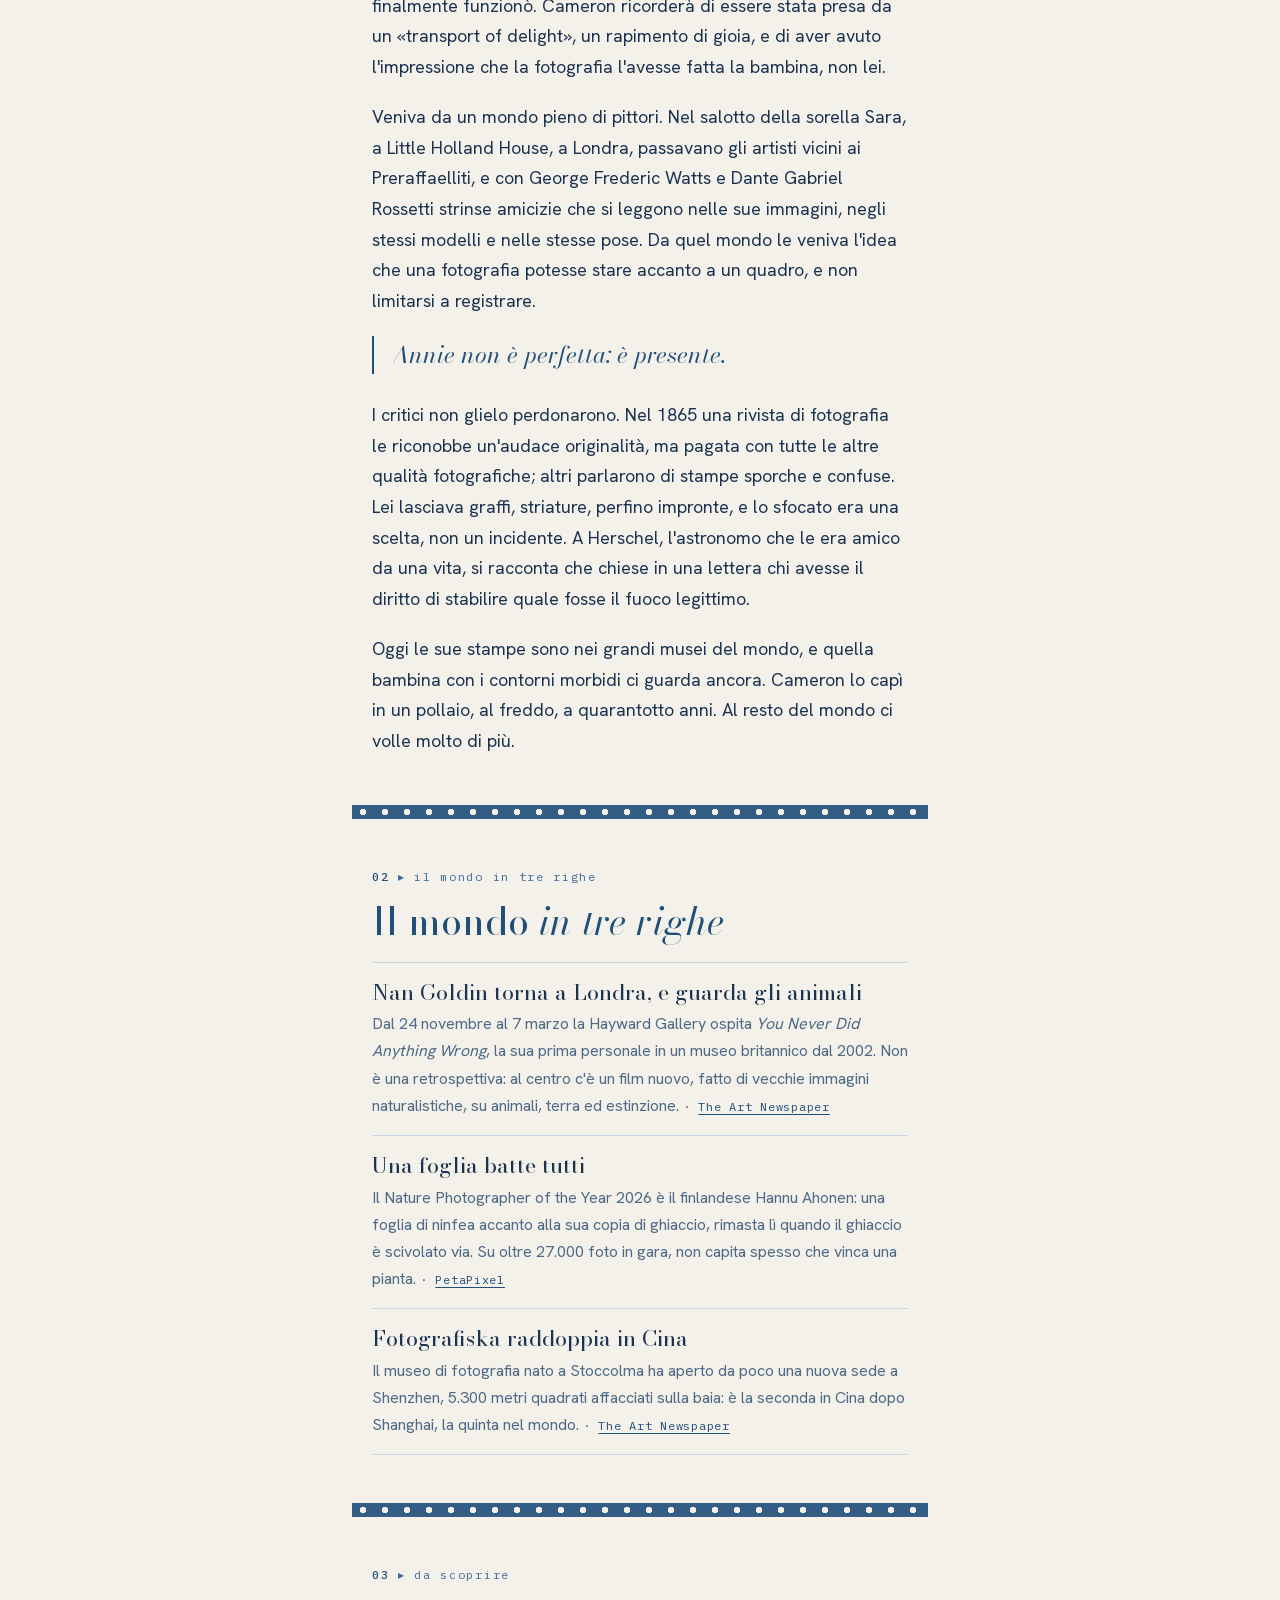
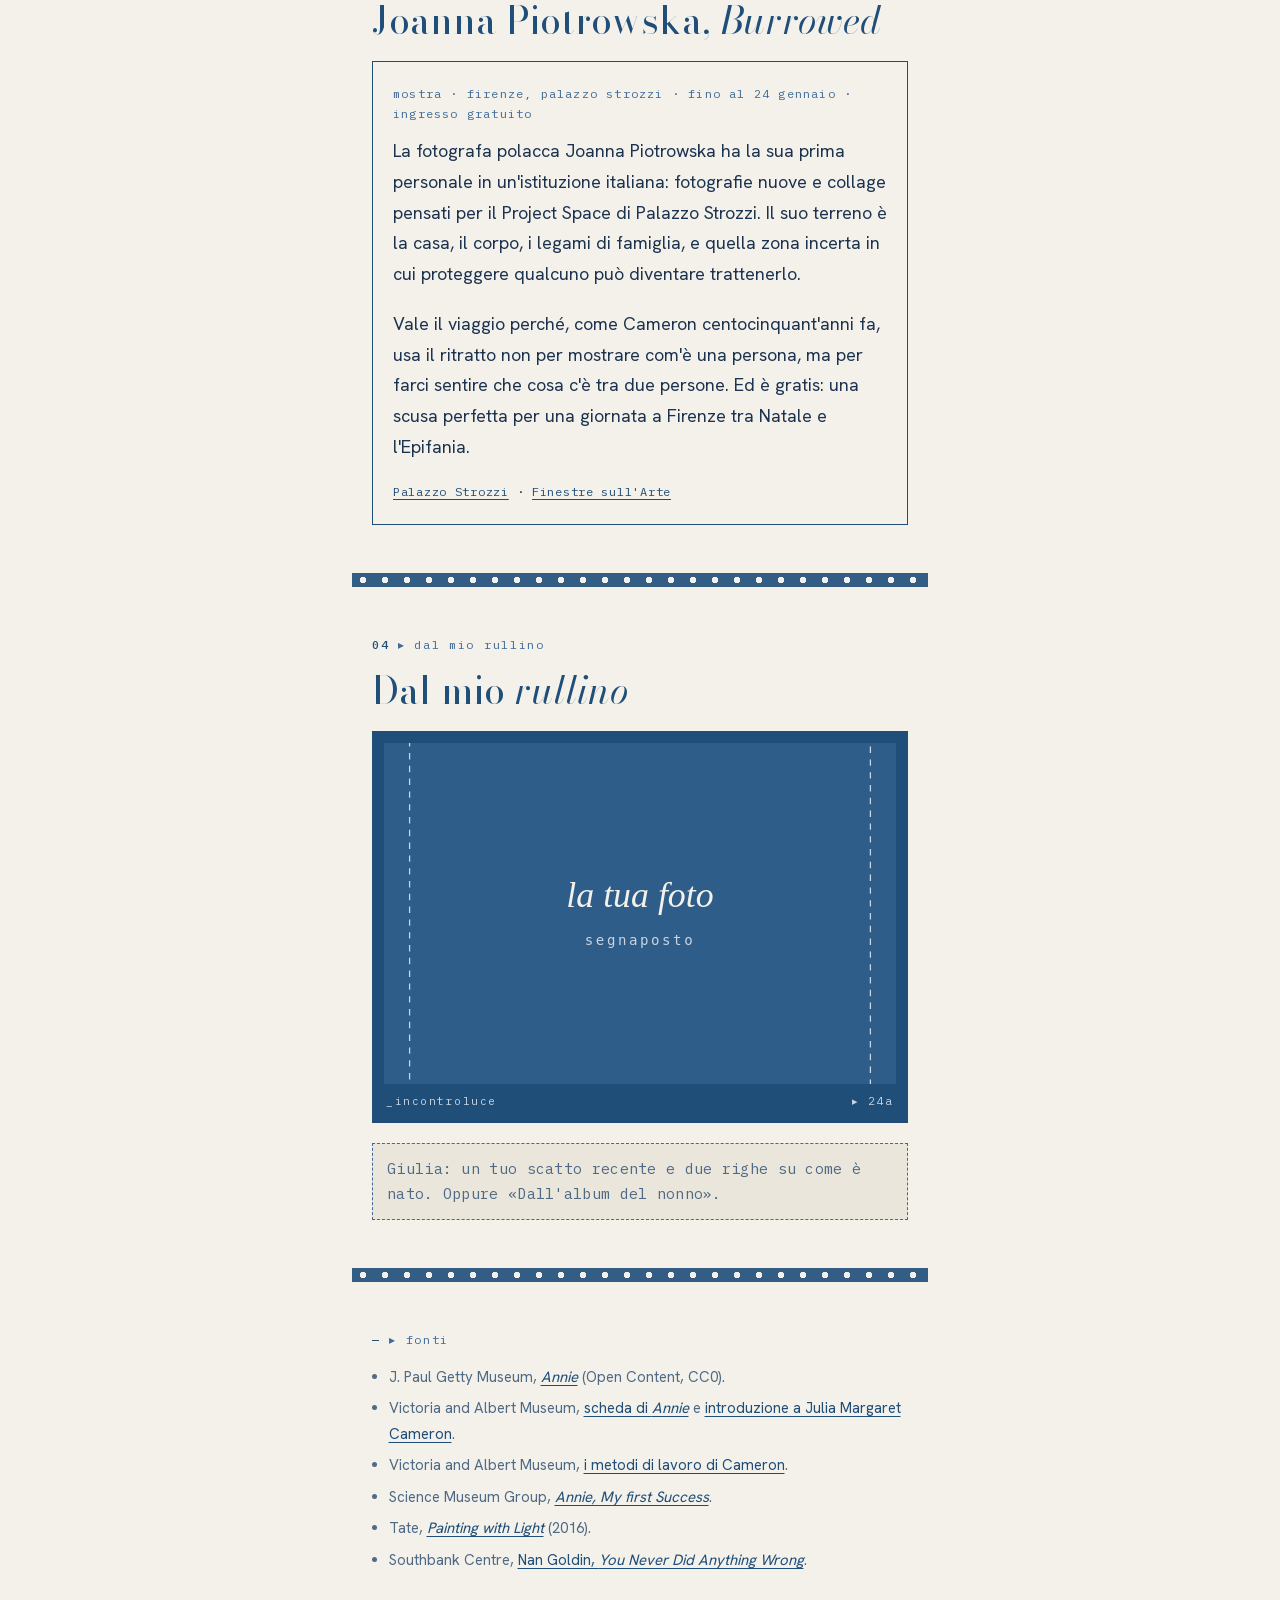
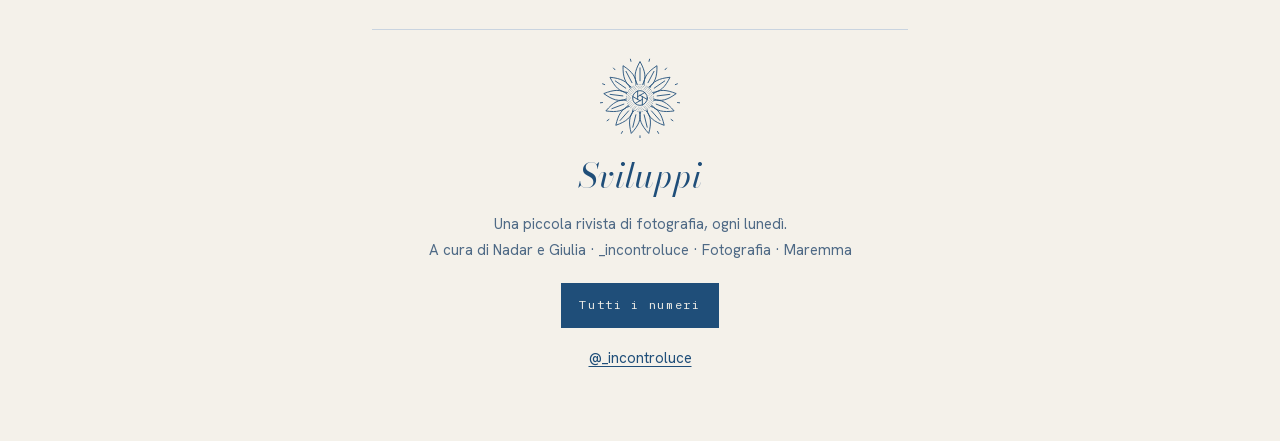
==== commit e239e091: "Fiore di _incontroluce, copertina che si sviluppa, rullino 3D nella pagina fissa Co-Authored-By: Cla" ====
--- a/numeri/000-il-fuoco-giusto.html
+++ b/numeri/000-il-fuoco-giusto.html
@@ -18,13 +18,14 @@
 <main class="pagina">
 
   <header class="testata">
+    <svg class="fiore" viewBox="0 0 500 500" aria-hidden="true"><use href="../img/fiore.svg#f"/></svg>
     <div class="mono">n. 0 · lunedì 30 novembre 2026</div>
     <h1 class="nome"><a href="../index.html">Sviluppi</a></h1>
     <div class="mono">la settimana in controluce</div>
     <div class="filo"></div>
   </header>
 
-  <figure class="ciano copertina" style="margin-top:0">
+  <figure class="ciano copertina sviluppa" style="margin-top:0">
     <img src="../img/segnaposto.svg" alt="Foto di copertina di prova, virata in blu come una cianotipia">
   </figure>
 
@@ -111,6 +112,7 @@
   </section>
 
   <footer class="piede">
+    <svg class="fiore" viewBox="0 0 500 500" role="img" aria-label="il fiore di _incontroluce"><use href="../img/fiore.svg#f"/></svg>
     <p class="nome">Sviluppi</p>
     <p>Una piccola rivista di fotografia, ogni lunedì.<br>A cura di Nadar e Giulia · _incontroluce · Fotografia · Maremma</p>
     <a class="pulsante" href="../index.html">Tutti i numeri</a>
--- a/stile.css
+++ b/stile.css
@@ -41,10 +41,10 @@
 
 /* foto in cianotipia: le ombre diventano blu di Prussia, le luci restano carta */
 .ciano{position:relative;background:var(--blu);overflow:hidden}
-.ciano img{width:100%;height:100%;object-fit:cover;filter:grayscale(1) contrast(1.2) brightness(1.08);mix-blend-mode:screen}
-.ciano::after{content:"";position:absolute;inset:0;background:var(--carta);mix-blend-mode:multiply;opacity:.35;pointer-events:none}
-.copertina{aspect-ratio:4/5;margin:0 -20px}
-@media (min-width:600px){.copertina{margin:0;border-radius:2px}}
+.ciano img{width:100%;height:100%;object-fit:cover;filter:grayscale(1) contrast(1.45) brightness(1.2);mix-blend-mode:screen}
+.ciano::after{content:"";position:absolute;inset:0;background:var(--carta);mix-blend-mode:multiply;opacity:.22;pointer-events:none}
+.copertina,.ultimo .ciano{aspect-ratio:4/5;margin:0 -20px}
+@media (min-width:600px){.copertina,.ultimo .ciano{margin:0;border-radius:2px}}
 
 .titolo-numero{font-family:var(--display);font-style:italic;font-weight:400;font-size:clamp(34px,9vw,46px);line-height:1.1;color:var(--blu);text-align:center;margin:28px 0 0}
 .apertura{font-family:var(--display);font-style:italic;font-size:21px;line-height:1.55;color:var(--inchiostro);text-align:center;margin:20px auto 0;max-width:30rem}
@@ -64,16 +64,15 @@
 .capolettera::first-letter{font-family:var(--display);float:left;font-size:4.1em;line-height:.82;padding:6px 10px 0 0;color:var(--blu)}
 .citazione{font-family:var(--display);font-style:italic;font-size:24px;line-height:1.4;color:var(--blu);border-left:2px solid var(--blu);padding:2px 0 2px 18px;margin:28px 0}
 
-.tre{list-style:none;padding:0;margin:0;counter-reset:tre}
-.tre li{counter-increment:tre;padding:16px 0;border-top:1px solid var(--blu-chiaro)}
+.tre{list-style:none;padding:0;margin:0}
+.tre li{padding:16px 0;border-top:1px solid var(--blu-chiaro)}
 .tre li:last-child{border-bottom:1px solid var(--blu-chiaro)}
-.tre li::before{content:"0" counter(tre);font-family:var(--mono);font-size:12px;letter-spacing:.14em;color:var(--blu-3);display:block;margin-bottom:4px}
 .tre h3{font-family:var(--display);font-weight:400;font-size:22px;line-height:1.25;margin:0 0 4px;color:var(--inchiostro)}
 .tre p{margin:0;font-size:16px;color:var(--tenue)}
 .fonte{font-family:var(--mono);font-size:12px;letter-spacing:.06em}
 
 .opera{margin:0 0 26px}
-.opera img{width:100%;height:auto;background:var(--carta-2)}
+.opera img{width:100%;height:auto;background:var(--carta-2);outline:1px solid rgba(31,78,121,.35)}
 .didascalia{font-family:var(--mono);font-size:11px;letter-spacing:.06em;line-height:1.5;color:var(--tenue);margin-top:8px}
 
 .scoperta{border:1px solid var(--blu);padding:22px 20px;background:var(--carta)}
@@ -96,13 +95,40 @@
 
 /* archivio */
 .ultimo{display:block;text-decoration:none;color:inherit}
-.ultimo .ciano{aspect-ratio:4/5}
 .ultimo .titolo-numero{margin-top:18px}
 .archivio{list-style:none;padding:0;margin:0}
 .archivio li{border-top:1px solid var(--blu-chiaro)}
-.archivio li:last-child{border-bottom:1px solid var(--blu-chiaro)}
 .archivio a{display:grid;grid-template-columns:4.2em minmax(0,1fr);gap:12px;align-items:baseline;padding:14px 2px;text-decoration:none;color:var(--inchiostro)}
 .archivio .titolo{font-family:var(--display);font-style:italic;font-size:21px;line-height:1.25}
 .archivio .data{display:block;font-family:var(--mono);font-size:11px;letter-spacing:.12em;color:var(--tenue);font-style:normal;margin-top:2px}
 
 @media (prefers-reduced-motion:reduce){*{transition:none!important;animation:none!important}}
+
+/* il fiore di _incontroluce (img/fiore.svg, colorato con currentColor) */
+.fiore{display:block;margin:0 auto;color:var(--blu);stroke-width:4.5}
+.testata .fiore{width:56px;height:56px;margin-bottom:12px;stroke-width:7}
+.piede .fiore{width:80px;height:80px;margin-bottom:10px;stroke-width:5.5}
+
+/* la copertina che si sviluppa: un velo color carta si ritira e la foto passa da sfocata a nitida, come nella bacinella */
+.sviluppa img{animation:affiora 4.5s cubic-bezier(.3,.1,.2,1) .4s both}
+.sviluppa::before{content:"";position:absolute;inset:0;z-index:2;background:var(--carta);pointer-events:none;animation:velo 4.5s cubic-bezier(.3,.1,.2,1) .4s both}
+@keyframes affiora{from{filter:grayscale(1) contrast(1.45) brightness(1.2) blur(6px)}to{filter:grayscale(1) contrast(1.45) brightness(1.2) blur(0)}}
+@keyframes velo{from{opacity:1}35%{opacity:.75}to{opacity:0}}
+
+/* il rullino in 3D sopra la testata: fatto solo con lo stile, nessuna libreria */
+.scena{height:200px;display:flex;align-items:center;justify-content:center;perspective:900px;position:relative;margin:6px 0 -6px}
+.rullino3d{position:relative;width:80px;height:118px;transform-style:preserve-3d;transform:rotateX(-16deg) rotateY(-30deg);animation:gira 16s linear infinite}
+@keyframes gira{from{transform:rotateX(-16deg) rotateY(0)}to{transform:rotateX(-16deg) rotateY(-360deg)}}
+.rullino3d .faccia{position:absolute;left:34px;top:0;width:13px;height:118px;backface-visibility:hidden;
+  background:linear-gradient(var(--blu) 0 10px,#173d60 10px 12px,var(--blu-2) 12px 32px,var(--carta) 32px 86px,var(--blu-2) 86px 106px,#173d60 106px 108px,var(--blu) 108px);
+  font-family:var(--mono);font-size:11px;font-weight:500;color:var(--blu);display:flex;align-items:center;justify-content:center;line-height:1}
+.rullino3d .tappo{position:absolute;left:0;top:19px;width:80px;height:80px;border-radius:50%;background:radial-gradient(circle,#173d60 0 9px,var(--blu-3) 9px 13px,var(--blu) 13px)}
+.rullino3d .su{transform:rotateX(90deg) translateZ(59px)}
+.rullino3d .giu{transform:rotateX(-90deg) translateZ(59px)}
+.rullino3d .perno{position:absolute;left:30px;top:49px;width:20px;height:20px;border-radius:50%;background:var(--blu-3);transform:rotateX(90deg) translateZ(70px)}
+.rullino3d .coda{position:absolute;left:40px;top:30px;width:120px;height:58px;transform-origin:0 50%;transform:translateZ(39px) rotateY(-8deg);
+  background:radial-gradient(circle,var(--carta) 0 2.5px,transparent 3px) 0 2px/11px 10px repeat-x,radial-gradient(circle,var(--carta) 0 2.5px,transparent 3px) 0 46px/11px 10px repeat-x,linear-gradient(90deg,#173d60,var(--blu-3) 70%,var(--blu-2));
+  clip-path:polygon(0 0,82% 0,100% 30%,100% 100%,0 100%)}
+.scena .ombra{position:absolute;bottom:12px;left:50%;width:150px;height:18px;margin-left:-75px;border-radius:50%;background:radial-gradient(rgba(31,78,121,.22),transparent 70%)}
+
+@media (prefers-reduced-motion:reduce){.sviluppa img,.sviluppa::before,.rullino3d{animation:none}.sviluppa::before{opacity:0}}
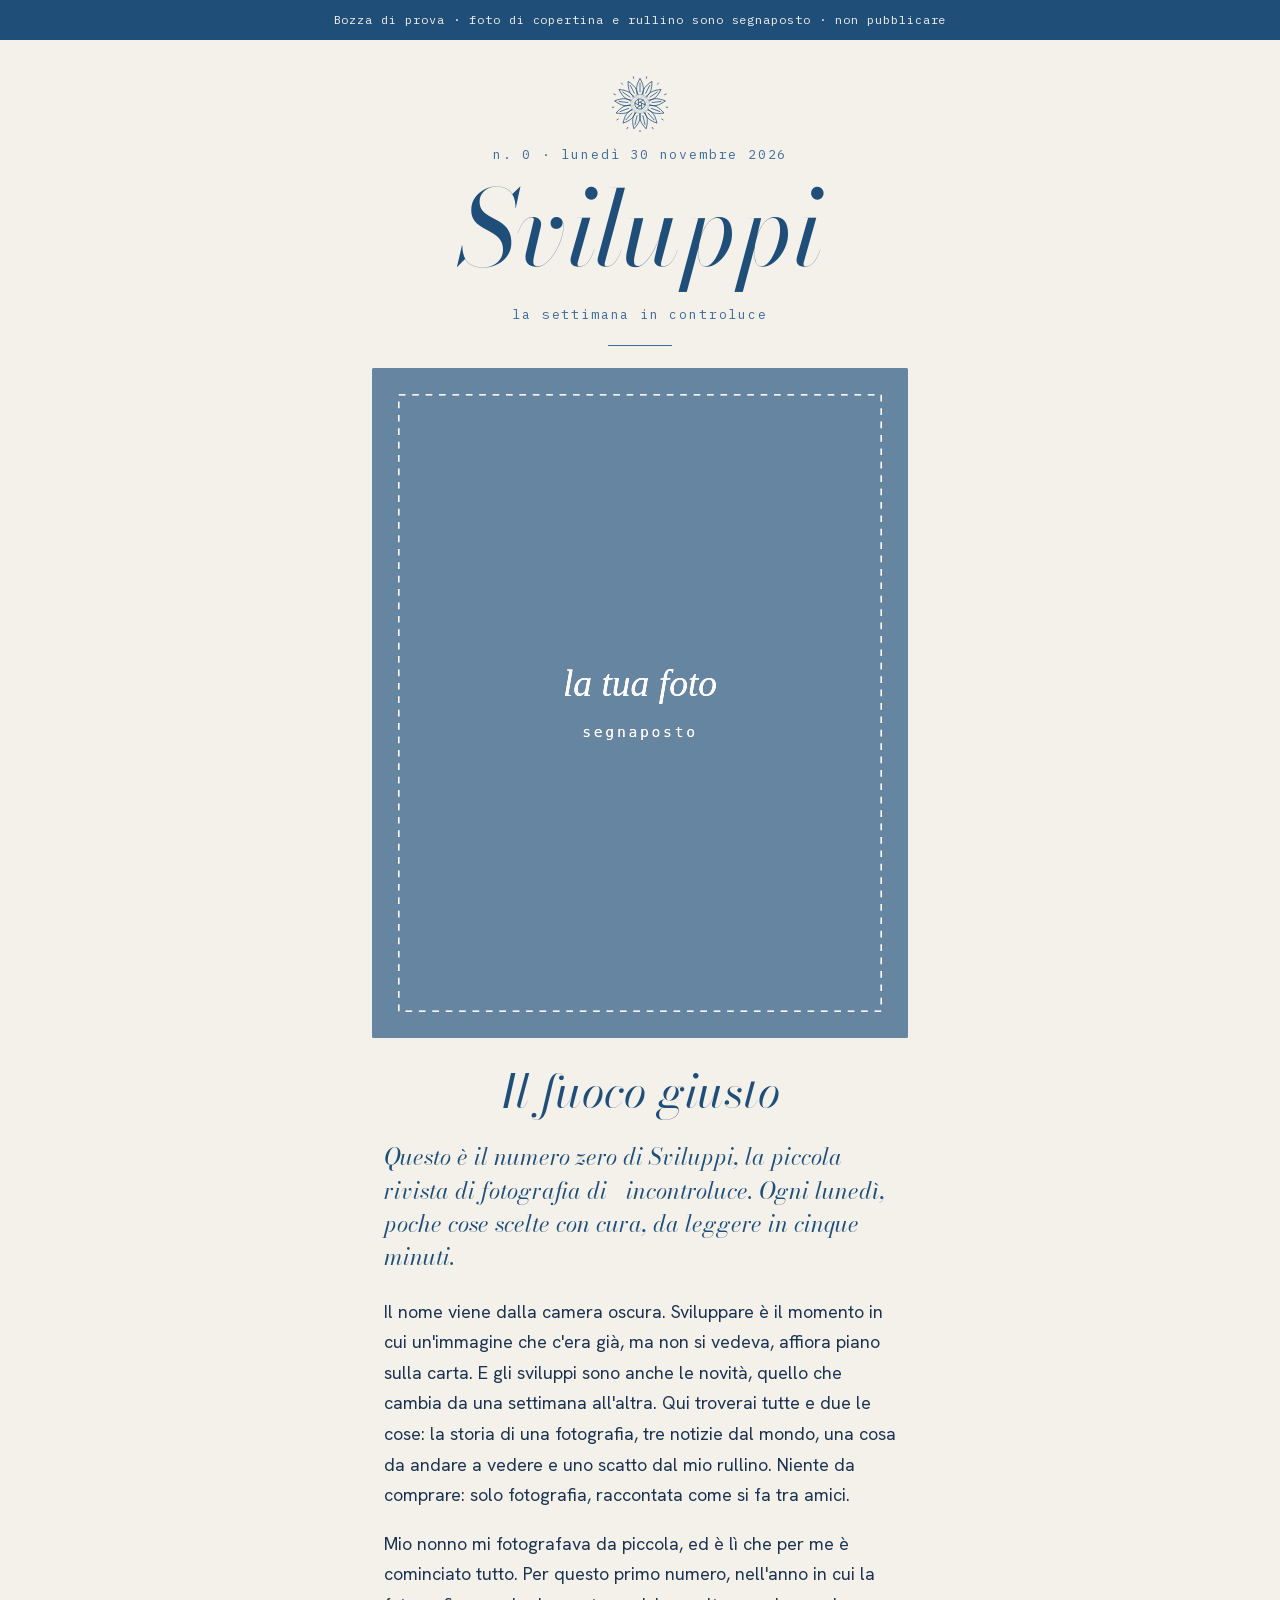
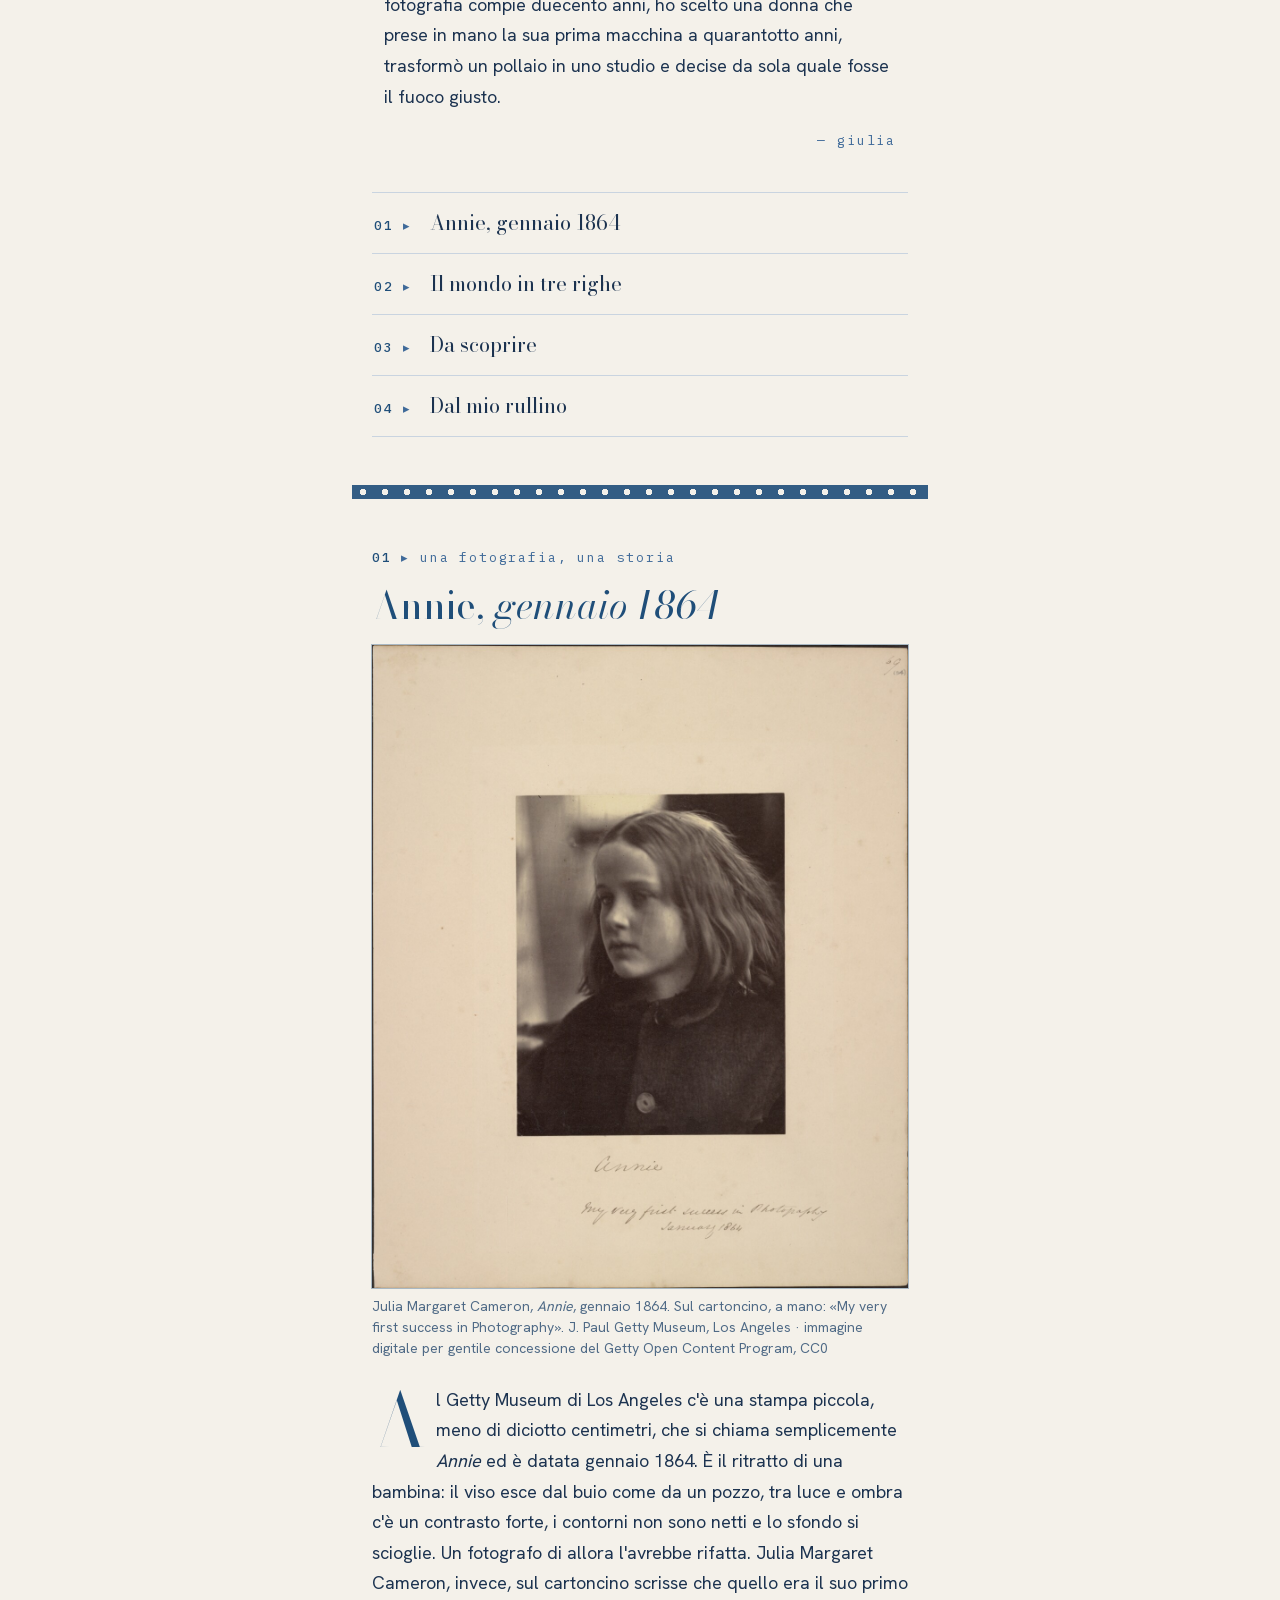
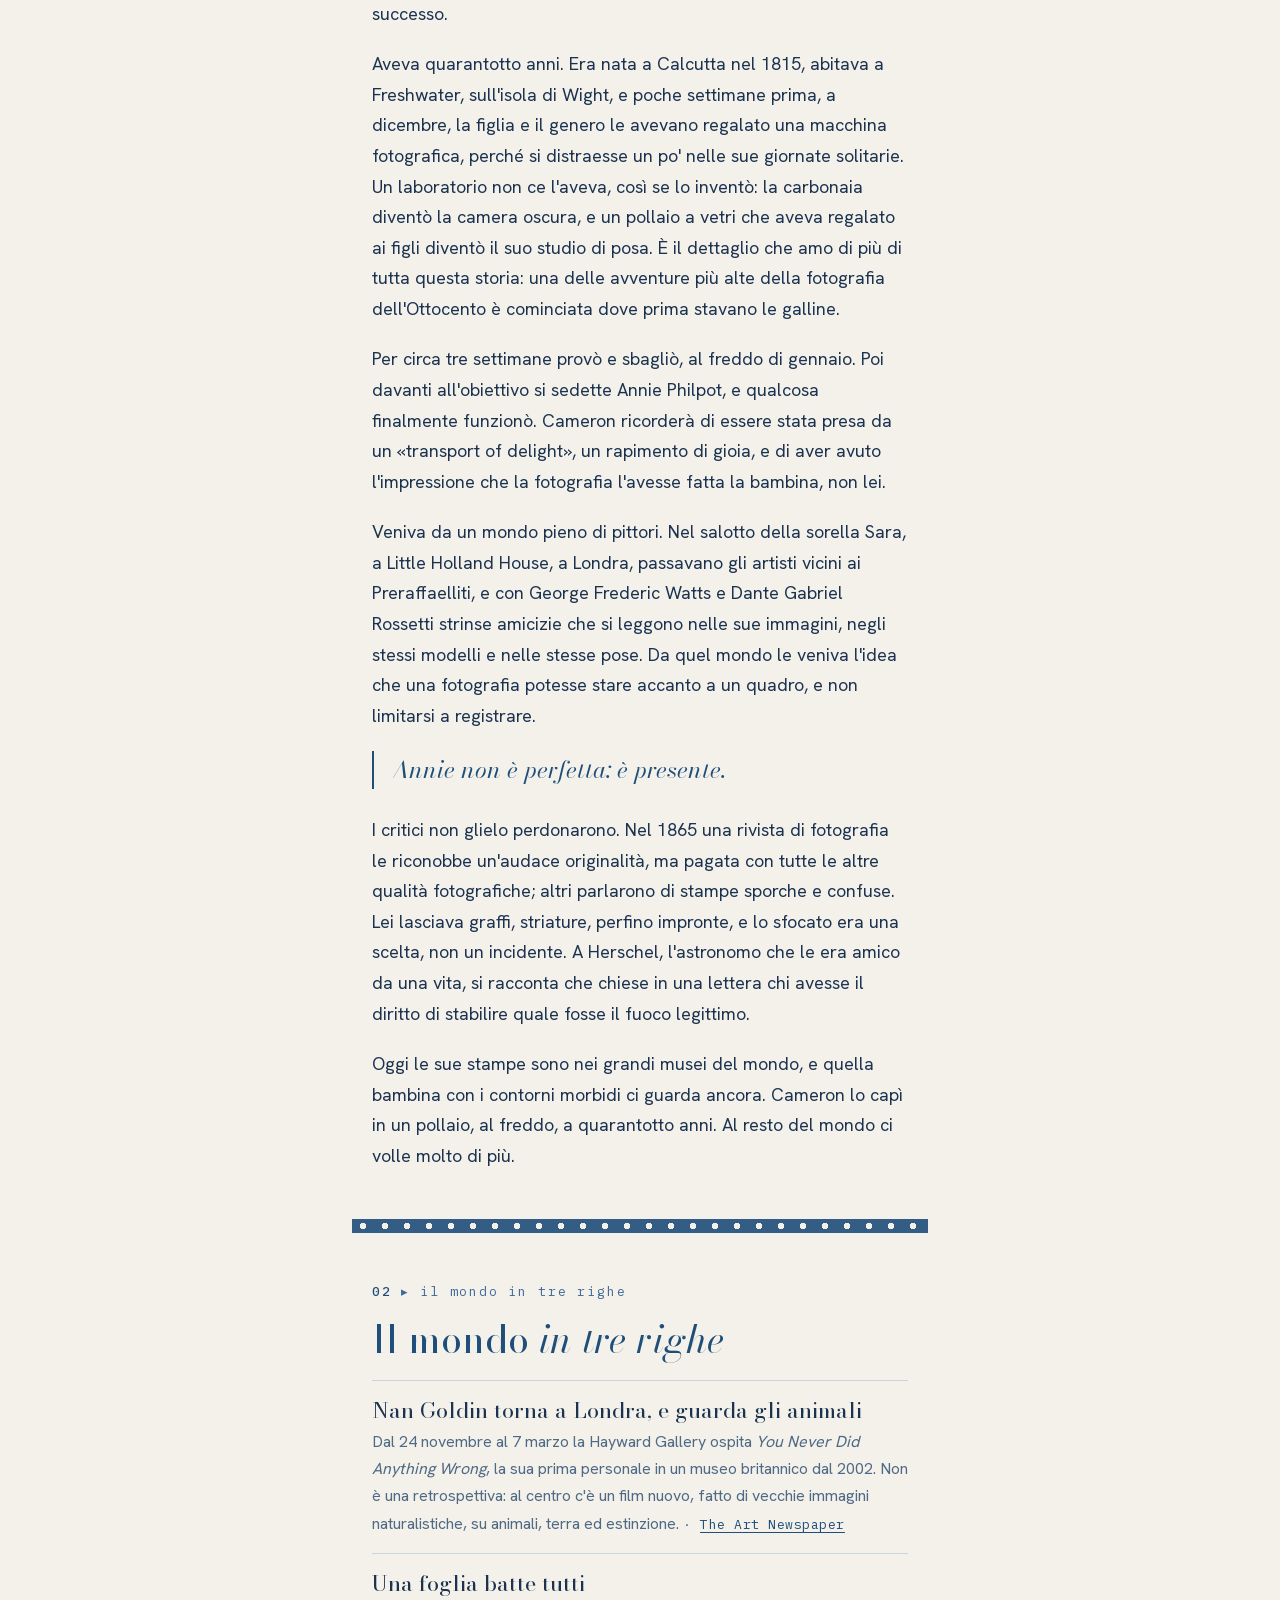
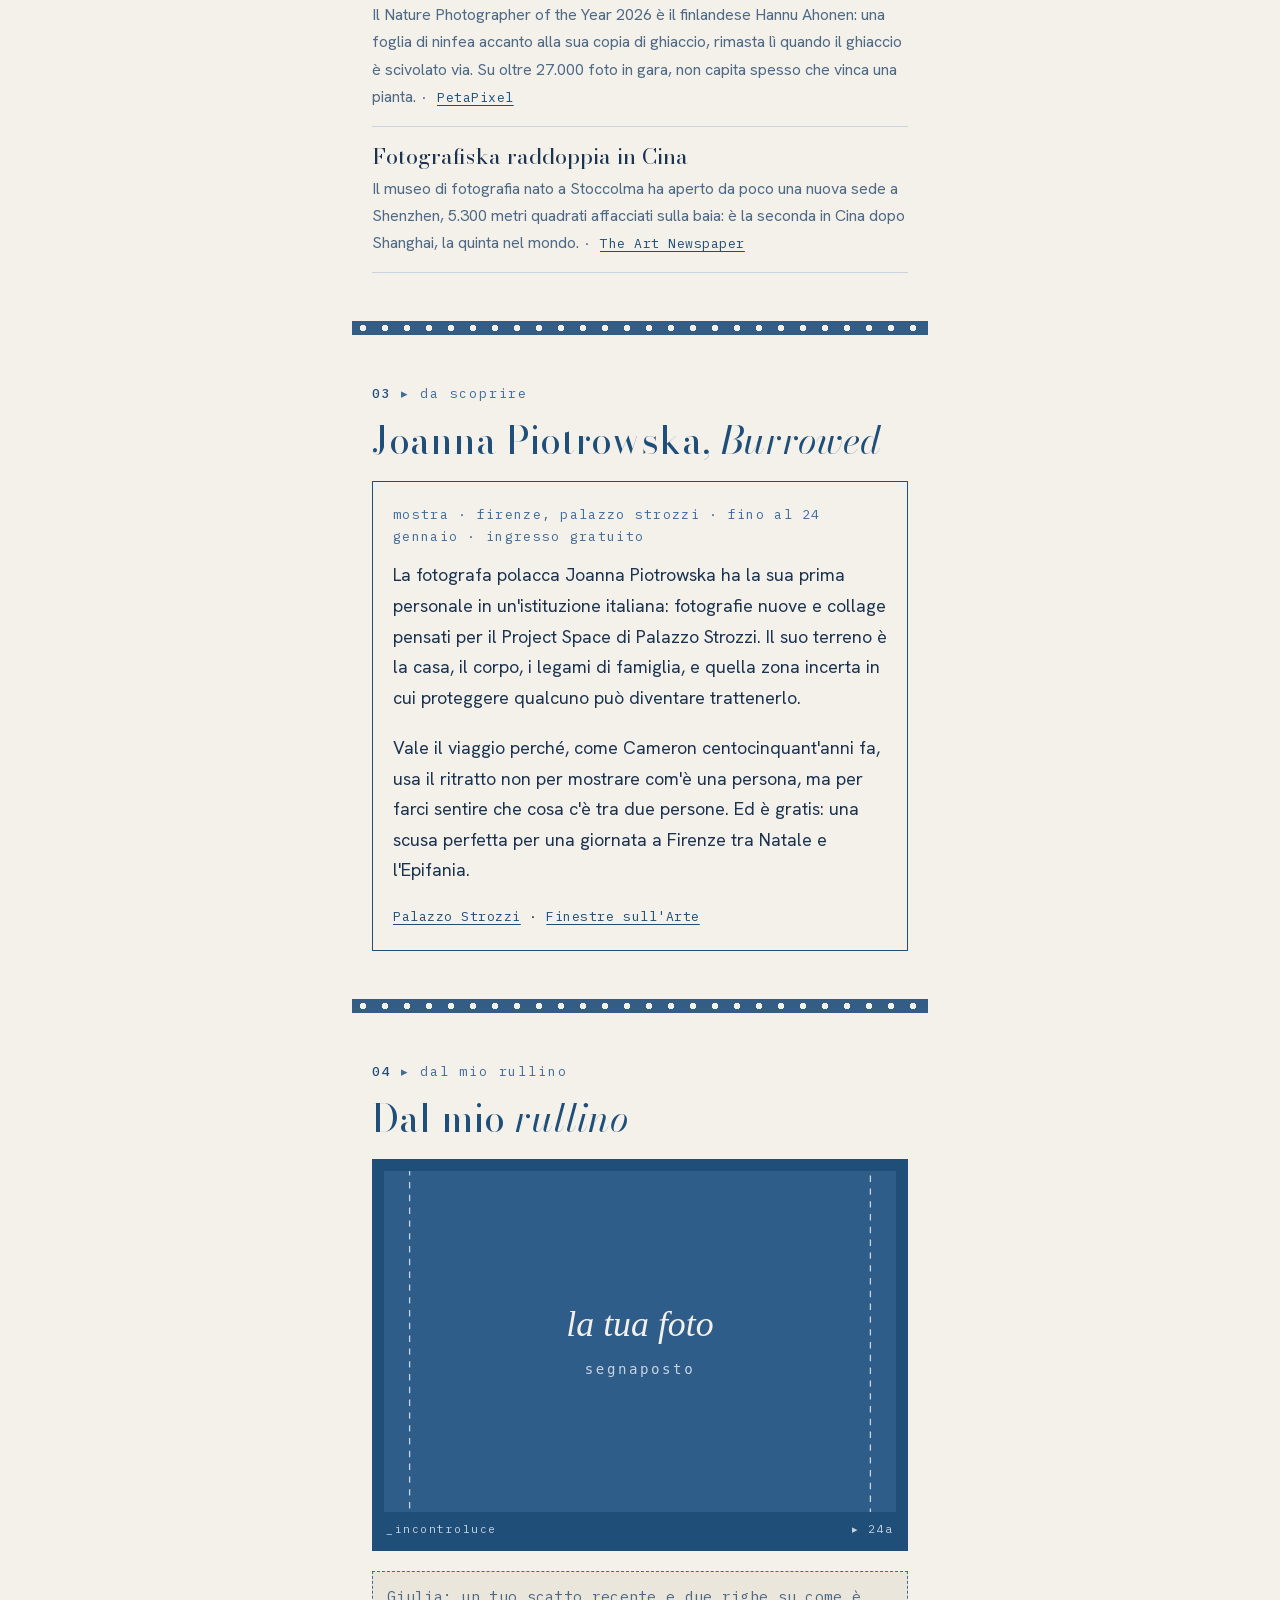
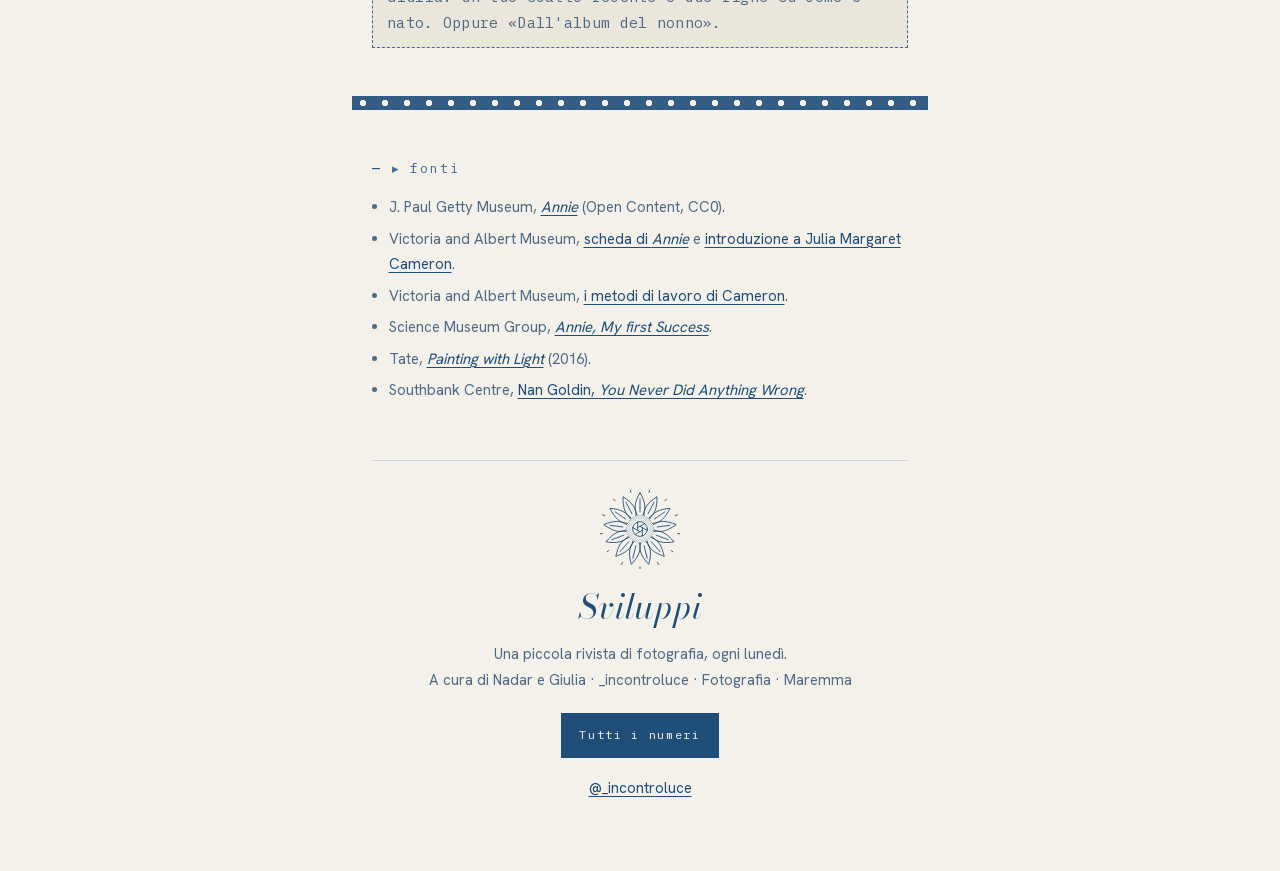
==== commit c82d5ae1: "Rullino 3D rifatto, testata senza sovrapposizioni, editoriale del numero zero, leggibilità Co-Author" ====
--- a/numeri/000-il-fuoco-giusto.html
+++ b/numeri/000-il-fuoco-giusto.html
@@ -20,7 +20,7 @@
   <header class="testata">
     <svg class="fiore" viewBox="0 0 500 500" aria-hidden="true"><use href="../img/fiore.svg#f"/></svg>
     <div class="mono">n. 0 · lunedì 30 novembre 2026</div>
-    <h1 class="nome"><a href="../index.html">Sviluppi</a></h1>
+    <p class="nome"><a href="../index.html">Sviluppi</a></p>
     <div class="mono">la settimana in controluce</div>
     <div class="filo"></div>
   </header>
@@ -29,9 +29,13 @@
     <img src="../img/segnaposto.svg" alt="Foto di copertina di prova, virata in blu come una cianotipia">
   </figure>
 
-  <p class="titolo-numero">Il fuoco giusto</p>
-  <p class="apertura">Mio nonno mi fotografava da piccola, ed è lì che per me è cominciato tutto. Per il primo numero di Sviluppi, nell'anno in cui la fotografia compie duecento anni, ho scelto una donna che prese in mano la sua prima macchina a quarantotto anni e decise da sola quale fosse il fuoco giusto.</p>
-  <div class="firma">— giulia</div>
+  <h1 class="titolo-numero">Il fuoco giusto</h1>
+  <div class="editoriale">
+    <p class="attacco">Questo è il numero zero di Sviluppi, la piccola rivista di fotografia di _incontroluce. Ogni lunedì, poche cose scelte con cura, da leggere in cinque minuti.</p>
+    <p>Il nome viene dalla camera oscura. Sviluppare è il momento in cui un'immagine che c'era già, ma non si vedeva, affiora piano sulla carta. E gli sviluppi sono anche le novità, quello che cambia da una settimana all'altra. Qui troverai tutte e due le cose: la storia di una fotografia, tre notizie dal mondo, una cosa da andare a vedere e uno scatto dal mio rullino. Niente da comprare: solo fotografia, raccontata come si fa tra amici.</p>
+    <p>Mio nonno mi fotografava da piccola, ed è lì che per me è cominciato tutto. Per questo primo numero, nell'anno in cui la fotografia compie duecento anni, ho scelto una donna che prese in mano la sua prima macchina a quarantotto anni, trasformò un pollaio in uno studio e decise da sola quale fosse il fuoco giusto.</p>
+    <p class="firma">— giulia</p>
+  </div>
 
   <ol class="sommario" aria-label="In questo numero">
     <li><a href="#storia"><span class="tacca"><b>01</b> ▸</span><span>Annie, gennaio 1864</span></a></li>
@@ -100,7 +104,7 @@
   <div class="pellicola" aria-hidden="true"></div>
 
   <section class="rubrica" id="fonti">
-    <p class="tacca"><b>—</b> ▸ fonti</p>
+    <h2 class="tacca"><b>—</b> ▸ fonti</h2>
     <ul class="fonti">
       <li>J. Paul Getty Museum, <a href="https://www.getty.edu/art/collection/object/104G0D"><em>Annie</em></a> (Open Content, CC0).</li>
       <li>Victoria and Albert Museum, <a href="https://collections.vam.ac.uk/item/O1427635/annie-photograph-cameron-julia-margaret">scheda di <em>Annie</em></a> e <a href="https://www.vam.ac.uk/articles/julia-margaret-cameron-introduction">introduzione a Julia Margaret Cameron</a>.</li>
--- a/stile.css
+++ b/stile.css
@@ -23,8 +23,8 @@
 .pagina{max-width:36rem;margin:0 auto;padding:0 20px 64px}
 
 /* tacche della pellicola */
-.mono{font-family:var(--mono);font-size:12px;letter-spacing:.14em;color:var(--blu-3);text-transform:lowercase}
-.tacca{font-family:var(--mono);font-size:12px;letter-spacing:.14em;color:var(--blu-3);margin:0 0 10px}
+.mono{font-family:var(--mono);font-size:13px;letter-spacing:.14em;color:var(--blu-3);text-transform:lowercase}
+.tacca,.rubrica h2.tacca{font-family:var(--mono);font-size:13px;font-weight:400;line-height:1.7;letter-spacing:.14em;color:var(--blu-3);margin:0 0 10px}
 .tacca b{font-weight:500;color:var(--blu)}
 .pellicola{height:14px;margin:48px -20px;background:
   radial-gradient(circle at 50% 50%,var(--carta) 0 3px,transparent 3.5px) 0 0/22px 14px,
@@ -35,7 +35,7 @@
 
 /* testata */
 .testata{text-align:center;padding:36px 0 22px}
-.testata .nome{font-family:var(--display);font-style:italic;font-weight:400;font-size:clamp(64px,19vw,104px);line-height:.95;color:var(--blu);margin:10px 0 6px;letter-spacing:-.01em}
+.testata .nome{font-family:var(--display);font-style:italic;font-weight:400;font-size:clamp(64px,19vw,104px);line-height:1.05;color:var(--blu);margin:8px 0 .2em;letter-spacing:-.01em}
 .testata .nome a{color:inherit;text-decoration:none}
 .filo{height:1px;background:var(--blu-3);margin:18px auto 0;width:64px}
 
@@ -47,8 +47,12 @@
 @media (min-width:600px){.copertina,.ultimo .ciano{margin:0;border-radius:2px}}
 
 .titolo-numero{font-family:var(--display);font-style:italic;font-weight:400;font-size:clamp(34px,9vw,46px);line-height:1.1;color:var(--blu);text-align:center;margin:28px 0 0}
-.apertura{font-family:var(--display);font-style:italic;font-size:21px;line-height:1.55;color:var(--inchiostro);text-align:center;margin:20px auto 0;max-width:30rem}
-.firma{font-family:var(--mono);font-size:12px;letter-spacing:.14em;color:var(--blu-3);text-align:center;margin-top:12px}
+.apertura{font-family:var(--display);font-style:italic;font-size:19px;line-height:1.55;color:var(--inchiostro);text-align:center;margin:20px auto 0;max-width:30rem}
+/* editoriale di apertura del numero: allineato a sinistra, la prima frase in corsivo blu */
+.editoriale{max-width:32rem;margin:24px auto 0}
+.editoriale p{margin:0 0 1em}
+.editoriale .attacco{font-family:var(--display);font-style:italic;font-size:23px;line-height:1.45;color:var(--blu)}
+.firma{font-family:var(--mono);font-size:13px;letter-spacing:.14em;color:var(--blu-3);text-align:right;margin-top:12px}
 
 /* sommario */
 .sommario{list-style:none;padding:0;margin:40px 0 0;border-top:1px solid var(--blu-chiaro)}
@@ -69,14 +73,16 @@
 .tre li:last-child{border-bottom:1px solid var(--blu-chiaro)}
 .tre h3{font-family:var(--display);font-weight:400;font-size:22px;line-height:1.25;margin:0 0 4px;color:var(--inchiostro)}
 .tre p{margin:0;font-size:16px;color:var(--tenue)}
-.fonte{font-family:var(--mono);font-size:12px;letter-spacing:.06em}
+.fonte{font-family:var(--mono);font-size:13px;letter-spacing:.04em}
+/* link piccoli: più spazio da toccare col pollice, senza spostare il testo */
+.fonte a,.fonti a,.piede p a{padding:6px 0}
 
 .opera{margin:0 0 26px}
 .opera img{width:100%;height:auto;background:var(--carta-2);outline:1px solid rgba(31,78,121,.35)}
-.didascalia{font-family:var(--mono);font-size:11px;letter-spacing:.06em;line-height:1.5;color:var(--tenue);margin-top:8px}
+.didascalia{font-size:14px;line-height:1.5;color:var(--tenue);margin-top:8px}
 
 .scoperta{border:1px solid var(--blu);padding:22px 20px;background:var(--carta)}
-.scoperta .dove{font-family:var(--mono);font-size:12px;letter-spacing:.1em;color:var(--blu-3);margin:0 0 12px}
+.scoperta .dove{font-family:var(--mono);font-size:13px;letter-spacing:.1em;color:var(--blu-3);margin:0 0 12px}
 
 .rullino{padding:12px;background:var(--blu)}
 .rullino img{width:100%;aspect-ratio:3/2;object-fit:cover}
@@ -100,7 +106,7 @@
 .archivio li{border-top:1px solid var(--blu-chiaro)}
 .archivio a{display:grid;grid-template-columns:4.2em minmax(0,1fr);gap:12px;align-items:baseline;padding:14px 2px;text-decoration:none;color:var(--inchiostro)}
 .archivio .titolo{font-family:var(--display);font-style:italic;font-size:21px;line-height:1.25}
-.archivio .data{display:block;font-family:var(--mono);font-size:11px;letter-spacing:.12em;color:var(--tenue);font-style:normal;margin-top:2px}
+.archivio .data{display:block;font-family:var(--mono);font-size:12px;letter-spacing:.12em;color:var(--tenue);font-style:normal;margin-top:2px}
 
 @media (prefers-reduced-motion:reduce){*{transition:none!important;animation:none!important}}
 
@@ -115,20 +121,27 @@
 @keyframes affiora{from{filter:grayscale(1) contrast(1.45) brightness(1.2) blur(6px)}to{filter:grayscale(1) contrast(1.45) brightness(1.2) blur(0)}}
 @keyframes velo{from{opacity:1}35%{opacity:.75}to{opacity:0}}
 
-/* il rullino in 3D sopra la testata: fatto solo con lo stile, nessuna libreria */
-.scena{height:200px;display:flex;align-items:center;justify-content:center;perspective:900px;position:relative;margin:6px 0 -6px}
-.rullino3d{position:relative;width:80px;height:118px;transform-style:preserve-3d;transform:rotateX(-16deg) rotateY(-30deg);animation:gira 16s linear infinite}
-@keyframes gira{from{transform:rotateX(-16deg) rotateY(0)}to{transform:rotateX(-16deg) rotateY(-360deg)}}
-.rullino3d .faccia{position:absolute;left:34px;top:0;width:13px;height:118px;backface-visibility:hidden;
-  background:linear-gradient(var(--blu) 0 10px,#173d60 10px 12px,var(--blu-2) 12px 32px,var(--carta) 32px 86px,var(--blu-2) 86px 106px,#173d60 106px 108px,var(--blu) 108px);
-  font-family:var(--mono);font-size:11px;font-weight:500;color:var(--blu);display:flex;align-items:center;justify-content:center;line-height:1}
-.rullino3d .tappo{position:absolute;left:0;top:19px;width:80px;height:80px;border-radius:50%;background:radial-gradient(circle,#173d60 0 9px,var(--blu-3) 9px 13px,var(--blu) 13px)}
-.rullino3d .su{transform:rotateX(90deg) translateZ(59px)}
-.rullino3d .giu{transform:rotateX(-90deg) translateZ(59px)}
-.rullino3d .perno{position:absolute;left:30px;top:49px;width:20px;height:20px;border-radius:50%;background:var(--blu-3);transform:rotateX(90deg) translateZ(70px)}
-.rullino3d .coda{position:absolute;left:40px;top:30px;width:120px;height:58px;transform-origin:0 50%;transform:translateZ(39px) rotateY(-8deg);
-  background:radial-gradient(circle,var(--carta) 0 2.5px,transparent 3px) 0 2px/11px 10px repeat-x,radial-gradient(circle,var(--carta) 0 2.5px,transparent 3px) 0 46px/11px 10px repeat-x,linear-gradient(90deg,#173d60,var(--blu-3) 70%,var(--blu-2));
-  clip-path:polygon(0 0,82% 0,100% 30%,100% 100%,0 100%)}
-.scena .ombra{position:absolute;bottom:12px;left:50%;width:150px;height:18px;margin-left:-75px;border-radius:50%;background:radial-gradient(rgba(31,78,121,.22),transparent 70%)}
+/* il rullino in 3D sopra la testata: fatto solo con lo stile, nessuna libreria.
+   36 facce con luce fissa (calcolata per la posa di riposo); il rullino dondola appena, così la scritta e la pellicola restano sempre davanti. */
+.scena{height:210px;display:flex;align-items:center;justify-content:center;perspective:1000px;position:relative;margin:4px 0 2px}
+.rullino3d{--corpo:linear-gradient(var(--blu-3) 0 3px,var(--blu) 3px 7px,#14324f 7px 9px,var(--blu-2) 9px 16px,var(--carta) 16px 84px,var(--blu) 84px 88px,var(--carta) 88px 92px,var(--blu) 92px 108px,var(--blu-2) 108px 115px,#14324f 115px 117px,var(--blu) 117px 121px,var(--blu-3) 121px);
+  position:relative;width:92px;height:124px;transform-style:preserve-3d;transform:rotateX(-12deg) rotateY(-18deg);animation:dondola 7s ease-in-out infinite alternate}
+@keyframes dondola{from{transform:rotateX(-12deg) rotateY(-40deg)}to{transform:rotateX(-12deg) rotateY(4deg)}}
+.rullino3d .faccia{position:absolute;left:41.6px;top:0;width:8.8px;height:124px;backface-visibility:hidden;font-style:normal;
+  font-family:var(--mono);font-size:11px;font-weight:500;color:var(--blu);text-align:center;line-height:1;padding-top:44px}
+.rullino3d .faccia.p{font-size:7px;font-weight:400;color:var(--carta);padding-top:97px}
+.rullino3d .tappo{position:absolute;left:-2px;top:14px;width:96px;height:96px;border-radius:50%;
+  background:radial-gradient(circle,#14324f 0 11px,var(--blu-3) 11px 14px,var(--blu) 14px 40px,var(--blu-3) 40px 42px,var(--blu) 42px)}
+.rullino3d .su{transform:rotateX(90deg) translateZ(62px)}
+.rullino3d .giu{transform:rotateX(-90deg) translateZ(62px)}
+.rullino3d .perno{position:absolute;left:36px;top:52px;width:20px;height:20px;border-radius:50%;background:var(--blu)}
+.rullino3d .p1{transform:rotateX(90deg) translateZ(64px)}
+.rullino3d .p2{transform:rotateX(90deg) translateZ(68px)}
+.rullino3d .p3{transform:rotateX(90deg) translateZ(72px);background:radial-gradient(circle,#14324f 0 4px,var(--blu-3) 4px)}
+.rullino3d .feritoia{position:absolute;left:44px;top:22px;width:5px;height:80px;background:#0e2238;transform:rotateY(74deg) translateZ(46.2px)}
+.rullino3d .coda{position:absolute;left:46px;top:28px;width:132px;height:68px;transform-origin:0 50%;transform:rotateY(74deg) translateZ(46.4px) rotateY(-64deg);
+  background:radial-gradient(circle,var(--carta) 0 2.4px,transparent 2.9px) 4px 3px/12px 10px repeat-x,radial-gradient(circle,var(--carta) 0 2.4px,transparent 2.9px) 4px 55px/12px 10px repeat-x,linear-gradient(90deg,#0e2238,var(--blu) 30%,var(--blu-3) 85%,var(--blu-2));
+  clip-path:polygon(0 0,74% 0,100% 34%,100% 100%,0 100%)}
+.scena .ombra{position:absolute;bottom:20px;left:50%;width:190px;height:20px;margin-left:-82px;border-radius:50%;background:radial-gradient(rgba(31,78,121,.24),transparent 70%)}
 
 @media (prefers-reduced-motion:reduce){.sviluppa img,.sviluppa::before,.rullino3d{animation:none}.sviluppa::before{opacity:0}}
